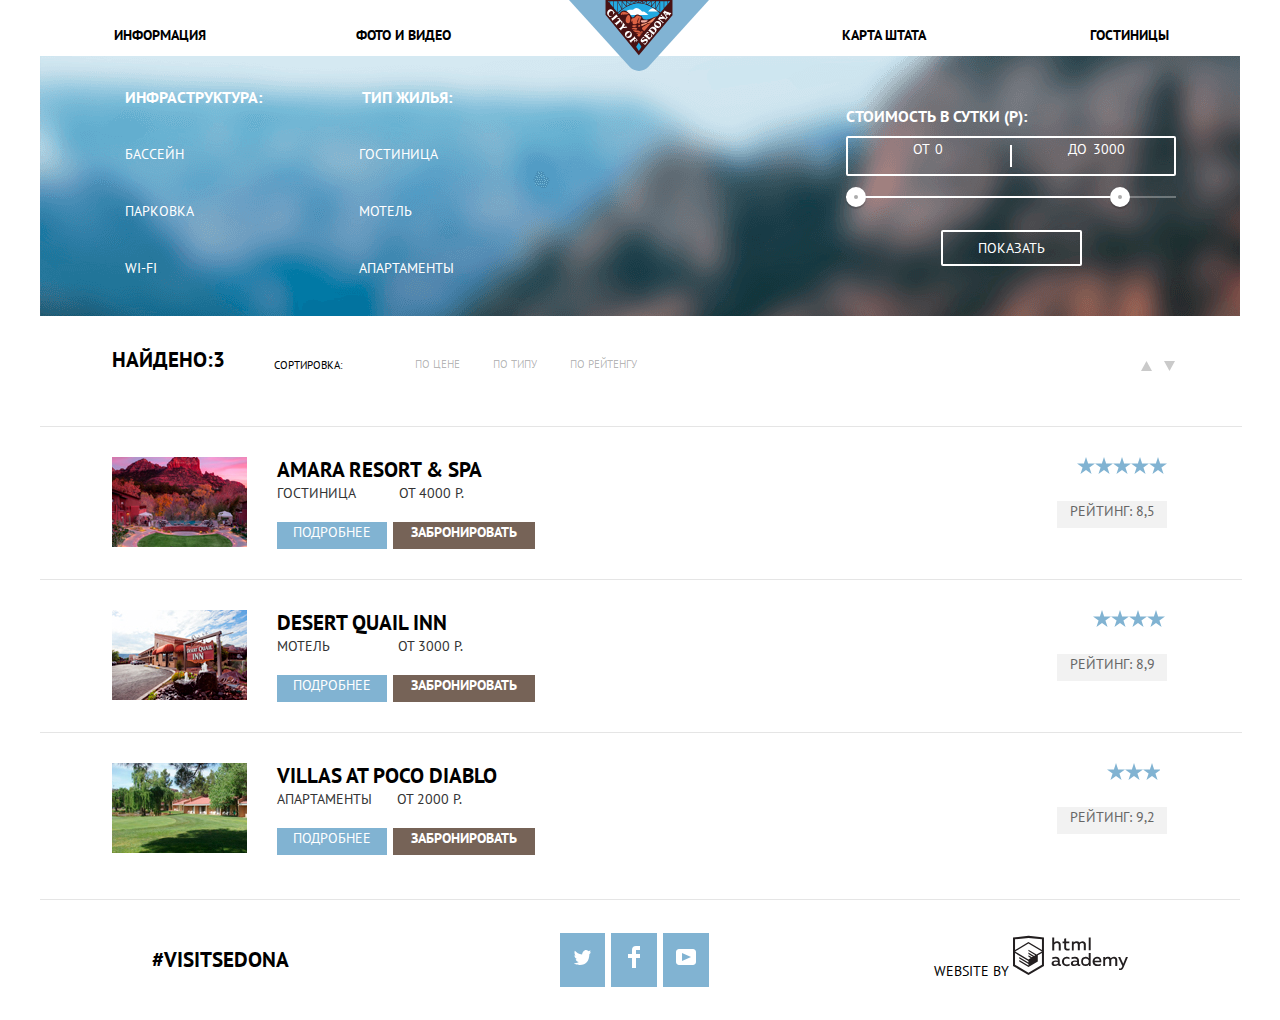
==== catalog.html @ 9aefd189 "Декоративные элементы" ====
<!DOCTYPE html>
<html lang="ru">
  <head>
	<meta charset="UTF-8">
	<title>HTML Academy: Седона</title>
	<link href="https://fonts.googleapis.com/css?family=PT+Sans:400,700" rel="stylesheet">
	<link href="css/normalize.css" rel="stylesheet">
	<link rel="stylesheet" href="css/style.css">
  </head>
<body>
	<header class="main-header">
  		<nav class="main-navigation">
  			<a class="main-header-logo" href="index.html" aria-label="Главная старница сайта Седона">
  				<img src="img/logo-sedona.svg" width="100" height="100" alt="Логотип SITY OF SEDONA">
  			</a>
  			<ul class="site-navigation">
  				<li><a href="#info" aria-label="Информация о Седоне">Информация</a></li>
          		<li><a href="#media" aria-label="Фото и видео Седоны">Фото и видео</a></li>
          		<li><a href="#map" aria-label="Карта штата Седона">Карта штата</a></li>
          		<li><a href="#hotels" aria-label="Гостиницы Седоны">Гостиницы</a></li>
  			</ul>
  		</nav>	
  	</header>
    <main class="container">
    	<h1 class="visually-hidden">Выбор жилья</h1>
    	<div class="hotel-choice">
    		<form class="filter" method="get" action="https://echo.htmlacademy.ru">
    			<fieldset>
    				<legend class="infrastructure">Инфраструктура:</legend>
    				<ul>
    					<li class="filter-option">
    						<input class="visually-hidden filter-input filter-input-checkbox" type="checkbox" name="pool" id="filter-pool" checked>
    						<label for="filter-pool">Бассейн</label>
    					</li>
    					<li class="filter-option">
    						<input class="visually-hidden filter-input filter-input-checkbox" type="checkbox" name="parking"
    						id="filter-parking">
    						<label for="filter-parking">Парковка</label>
    					</li>
    					<li class="filter-option filter-Wi-Fi">
    						<input class="visually-hidden filter-input filter-input-checkbox" type="checkbox" name="Wi-Fi" id="filter-Wi-Fi">
    						<label for="filter-Wi-Fi">Wi-Fi</label>
    					</li>
    				</ul>
    			</fieldset>	
    			<fieldset>
    				<legend class="type-hotels">Тип жилья:</legend>
    				<ul>
    					<li class="filter-option type-hotels-li">
    						<input class="visually-hidden filter-input filter-input-checkbox" type="checkbox" name="hotel" id="filter-hotel" checked>
    						<label for="filter-hotel">Гостиница</label>
    					</li>
    					<li class="filter-option type-hotels-li">
    						<input class="visually-hidden filter-input filter-input-checkbox" type="checkbox" name="motel"
    						id="filter-motel" checked>
    						<label for="filter-motel">Мотель</label>
    					</li>
    					<li class="filter-option apartments type-hotels-li">
    						<input class="visually-hidden filter-input filter-input-checkbox" type="checkbox" name="apartments" id="filter-apartments" checked>
    						<label for="filter-apartments">Апартаменты</label>
    					</li>
    				</ul>
    			</fieldset>
    			<fieldset class="price-form">
    				<div class="filter-range">
      					<div class="filter-range-title">Стоимость в сутки (р):</div>
      					<div class="price-controls">
        				<label class="min-price">от <input type="text" name="min-price" value="0"></label>
        				<label class="max-price">до <input type="text" name="max-price" value="3000"></label>
      				</div>
      					<div class="range-controls">
        				<div class="scale">
          				<div class="bar"></div>
        			</div>
        				<div class="range-toggle range-toggle-min"></div>
        				<div class="range-toggle range-toggle-max"></div>
      				</div>
      					<button class="btn-transparent" type="submit">Показать</button>
    				</div>
    			</fieldset>
        	</form>
    	</div>
    	<section class="hotels-sorting">
    		<h2 class="visually-hidden">Сортировка</h2>
    		<span class="found">Найдено:3</span>
    		<span class="sorting">Сортировка:</span>
    		<ul class="sorting-list">
    			<li class="sorting-item"><a href="#price" aria-label="Сортировка по цене">По цене</a></li>
    			<li class="sorting-item"><a href="#type" aria-label="Сортировка по типу">По типу</a></li>
    			<li class="sorting-item"><a href="#rating" aria-label="Сортировка по рейтенгу">По рейтенгу</a></li>	
    		</ul>
    		<a class="button-sort down-up" href="#sort-down-up" aria-label="Сортировка сверху-вниз">
    			<svg xmlns="http://www.w3.org/2000/svg" width="11" height="10" viewBox="0 0 11 10">
    				<path fill="#231F20" d="M5.5 0L0 10h11z"/>
    			</svg>
    		</a>
    		<a class="button-sort top-down" href="#sort-top-down" aria-label="Сортировка снизу-вверх">
    			<svg xmlns="http://www.w3.org/2000/svg" width="11" height="10" viewBox="0 0 11 10">
    				<path fill="#231F20" d="M5.5 10L0 0h11"/>
    			</svg>
    		</a>
    	</section>
    	<section class="hotels">
    		<h2 class="visually-hidden">Гостиницы</h2>
    		<ul class="hotels-list">
    			<li class="hotels-item">
    				<img src="img/amar-hotel.jpg" alt="Гостиница Amara resort & spa"> 
    				<div class="description">
    					<h3>Amara resort & spa</h3>
    					<span class="type-building">Гостиница</span>
    					<span class="price price1">от 4000 р.</span>
    					<a class="button more-info" href="#more-info" aria-label="Подробнее о гостинице">Подробнее</a>
    					<a class="button book-it" href="#book-it" aria-label="Забронировать гостиницу">Забронировать</a>
    				</div>
    				<div class="rating">
    					<div class="star star1"></div>
    					<span class="assessment">Рейтинг: 8,5</span>
    				</div>
    			</li>
    			<li class="hotels-item">
    				<img src="img/desert-hotel.jpg" alt="Мотель Desert quail inn"> 
    				<div class="description">
    					<h3>Desert quail inn</h3>
    					<span class="type-building">Мотель</span>
    					<span class="price price2">от 3000 р.</span>
    					<a class="button more-info" href="#more-info" aria-label="Подробнее о гостинице">Подробнее</a>
    					<a class="button book-it" href="#book-it" aria-label="Забронировать гостиницу">Забронировать</a>
    				</div>
    				<div class="rating">
    					<div class="star star2"></div>
    					<span class="assessment">Рейтинг: 8,9</span>
    				</div>
    			</li>
    			<li class="hotels-item">
    				<img src="img/villas-hotel.jpg" alt="Апартаменты Villas at poco diablo">
    				<div class="description"> 
    					<h3>Villas at poco diablo</h3>
    					<span class="type-building">Апартаменты</span>
    					<span class="price price3">от 2000 р.</span>
    					<a class="button more-info" href="#more-info" aria-label="Подробнее о гостинице">Подробнее</a>
    					<a class="button book-it" href="#book-it" aria-label="Забронировать гостиницу">Забронировать</a>
    				</div>
    				<div class="rating">
    					<div class="star star3"></div>
    					<span class="assessment">Рейтинг: 9,2</span>
    				</div>
    			</li>
    		</ul>
    	</section>
    </main>
  	  	<footer class="main-footer">
  		<span class="hashtag">#visitSEDONA</span>
  			<ul class="footer-social">
  				<li>
            <a class="social-button social-tw" href="#tw" aria-label="Мы в твиттере">
              <span class="visually-hidden">twitter</span>
              <svg xmlns="http://www.w3.org/2000/svg" xmlns:xlink="http://www.w3.org/1999/xlink" width="17" height="15" viewBox="0 0 17 15"><path fill="#FFF" d="M10.95.144c1.685-.496 2.984.27 3.577 1.179.673-.231 1.331-.481 2.011-.708a2.345 2.345 0 0 1-.857 1.768c.685.17 1.304-.491 1.304-.491-.169 1-1.006 1.788-1.563 2.024-.231 6.75-3.175 11.217-10.077 11.082h-.446c-.41 0-4.164-.46-4.898-1.887 2.271.196 3.893-.422 4.693-1.177-.96-.3-2.679-.477-2.979-2.95.349.106.564.228 1.19.119C1.705 8.247.374 7.53.448 5.33c.285.328 1.067.536 1.34.472C1.085 5.561-.182 2.442.894.85c1.818 1.854 3.735 3.606 7.152 3.773C8.254 2.33 9.183.793 10.95.144z"/>
              </svg>
            </a>
          </li>
          <li>
            <a class="social-button social-fb" href="#fb" aria-label="Мы в фейсбуке">
              <span class="visually-hidden">facebook</span>
              <svg xmlns="http://www.w3.org/2000/svg" width="12" height="22" viewBox="0 0 12 22"><path fill="#FFF" d="M12 4V0H8a4 4 0 0 0-4 4v4H0v4h4v10h4V12h4V8H8V4h4z"/></svg>
            </a>
          </li>
          <li>
            <a class="social-button social-yt" href="#yt" aria-label="Мы на ютубе">
              <span class="visually-hidden">you tube</span>
              <svg xmlns="http://www.w3.org/2000/svg" xmlns:xlink="http://www.w3.org/1999/xlink" width="20" height="16" viewBox="0 0 20 16"><path fill="#FFF" d="M17 0H3C1.35 0 0 1.35 0 3v10c0 1.65 1.35 3 3 3h14c1.65 0 3-1.35 3-3V3c0-1.65-1.35-3-3-3zM6.027 11.998V4.002L15.014 8l-8.987 3.998z"/></svg>
            </a>
          </li>
  			</ul>
  		<p class="footer-copyright">
  			<span>Website by</span>
  			<a class="button" href="https://htmlacademy.ru" aria-label="Сайт htmlacademy">
  				<svg id="Layer_1" data-name="Layer 1" xmlns="http://www.w3.org/2000/svg" viewBox="0 0 108.08 36.85"><title>logo-htmlacademy-small1</title><path d="M44.61,26.88a2,2,0,0,0,.55-0.1v1.33a3.25,3.25,0,0,1-1.18.21,1.67,1.67,0,0,1-1.67-1,4.84,4.84,0,0,1-3.14,1.08c-1.51,0-2.91-.83-2.91-2.55,0-2.13,2-2.79,3.71-2.79a11.08,11.08,0,0,1,2.17.25v-0.3c0-1-.76-1.77-2.19-1.77a7.42,7.42,0,0,0-3,.64v-1.7a10.21,10.21,0,0,1,3.19-.55c2.36,0,3.81,1.12,3.81,3.65v3a0.54,0.54,0,0,0,.49.59h0.17Zm-6.44-1.13A1.35,1.35,0,0,0,39.63,27h0.11a3.39,3.39,0,0,0,2.41-1V24.58a9.72,9.72,0,0,0-1.81-.21c-1,0-2.16.33-2.16,1.38h0Zm12.36-6.11a5,5,0,0,1,2.57.64V22a4.08,4.08,0,0,0-2.3-.7,2.75,2.75,0,1,0,0,5.49,5,5,0,0,0,2.43-.64v1.71a6.27,6.27,0,0,1-2.76.57A4.21,4.21,0,0,1,46,24.51q0-.21,0-0.41a4.32,4.32,0,0,1,4.18-4.46h0.38Zm12.17,7.24a2,2,0,0,0,.55-0.1v1.33a3.25,3.25,0,0,1-1.18.21,1.67,1.67,0,0,1-1.67-1,4.84,4.84,0,0,1-3.14,1.08c-1.51,0-2.91-.83-2.91-2.55,0-2.13,2-2.79,3.71-2.79a11.08,11.08,0,0,1,2.17.25v-0.3c0-1-.76-1.77-2.19-1.77a7.42,7.42,0,0,0-3,.64v-1.7a10.21,10.21,0,0,1,3.19-.55c2.36,0,3.81,1.12,3.81,3.65v3a0.54,0.54,0,0,0,.49.59h0.17Zm-6.44-1.13A1.35,1.35,0,0,0,57.73,27h0.11a3.39,3.39,0,0,0,2.41-1V24.58a9.72,9.72,0,0,0-1.81-.21c-1.06,0-2.16.33-2.16,1.38h0ZM73,16V28.2H71.35V26.88a3.88,3.88,0,0,1-3.19,1.54,4.4,4.4,0,0,1,0-8.78,3.81,3.81,0,0,1,3,1.3V16H73Zm-4.53,5.22a2.76,2.76,0,1,0,0,5.52A2.86,2.86,0,0,0,71.15,25V23A2.91,2.91,0,0,0,68.49,21.27ZM79,19.64c3.31,0,4.46,2.68,3.92,5.09H76.7c0.21,1.5,1.67,2.11,3.19,2.11a6.11,6.11,0,0,0,2.64-.59v1.6a7.14,7.14,0,0,1-3,.57C77,28.42,74.78,27,74.78,24a4.18,4.18,0,0,1,4-4.39H79Zm0.09,1.54a2.28,2.28,0,0,0-2.44,2.1v0.06H81.3A2,2,0,0,0,79.13,21.18Zm5.73,7V19.87h1.65v1a3.81,3.81,0,0,1,2.78-1.27A2.86,2.86,0,0,1,91.89,21a4.12,4.12,0,0,1,2.91-1.33A3.06,3.06,0,0,1,98,23V28.2h-1.9V23.05a1.59,1.59,0,0,0-1.42-1.75H94.42a2.8,2.8,0,0,0-2.07,1.12V28.2h-1.9V23.05A1.59,1.59,0,0,0,89,21.31H88.8a3,3,0,0,0-2.21,1.29v5.63H84.86Zm21.31-8.33h1.9l-3.91,9.46c-0.9,2.17-2.09,2.86-3.35,2.86a4.76,4.76,0,0,1-1.1-.14V30.46a2.86,2.86,0,0,0,.85.12c0.9,0,1.58-.64,2.07-1.9l0.17-.42-4-8.4h2l2.86,6.29ZM38.73,1.46V6.22a3.81,3.81,0,0,1,2.7-1.14,3.25,3.25,0,0,1,3.44,3.4v5.15H43V8.72a1.81,1.81,0,0,0-1.61-2h-0.3a2.93,2.93,0,0,0-2.32,1.39v5.52h-1.9V1.46h1.9ZM49.94,2.31v3h3V6.91h-3v3.81c0,1.1.5,1.46,1.58,1.46a4.49,4.49,0,0,0,1.69-.33v1.6A6.8,6.8,0,0,1,51,13.8a2.55,2.55,0,0,1-2.86-2.74V6.89H46.58V5.26h1.5V2.74Zm5.4,11.31V5.28H57v1A3.81,3.81,0,0,1,59.77,5a2.86,2.86,0,0,1,2.6,1.33A4.12,4.12,0,0,1,65.28,5,3.06,3.06,0,0,1,68.44,8.4v5.21h-1.9V8.46a1.59,1.59,0,0,0-1.42-1.75H64.89a2.8,2.8,0,0,0-2.07,1.12v5.78h-1.9V8.46A1.59,1.59,0,0,0,59.5,6.71H59.27A3,3,0,0,0,57.06,8v5.63H55.34ZM71.17,1.45H73V13.6H71.17V1.45ZM14.71,0H14.55L0,1.54V28.21l14.55,8.66,14.55-8.66V1.54Zm12.5,27.1L14.55,34.64,1.9,27.12V16.18l12.59,7.5V25L5.86,19.9v1.31l8.68,5.21v1.39L5.87,22.65V24l8.68,5.21,8.75-5.24V18.31L27.2,16V27.12Zm0-12.53-3.48,2-1.6,1L14.51,13v1.31L21,18.23H21l-0.14.09-1,.54-5.37-3.2V17l4.24,2.52-1,.67-3.2-1.9v1.31l2.1,1.24L14.5,22.1,2,14.65,14.51,7.11Zm0-1.32L14.49,5.76,1.91,13.25v-10L14.56,1.92,27.21,3.25v10h0Z" transform="translate(0 -0.02)" fill="#231f20"/></svg>
  			</a>
  		</p>
  	</footer>
</body>
</html>
---- css/style.css ----
body {
  width: 1202px;
  margin: 0;
  padding: 0;
  margin-left: 40px;
  margin-right: 40px;

  font-family: "PT Sans", Arial, serif;
  font-size: 14px;
  line-height: 21px;
  color: #333333;
  text-transform: uppercase;
}

a {
  text-decoration: none;
}

img {
  max-width: 100%;
  height: auto;
}

.visually-hidden:not(:focus):not(:active),
input[type="checkbox"].visually-hidden,
input[type="radio"].visually-hidden {
  position: absolute;

  width: 1px;
  height: 1px;
  margin: -1px;
  border: 0;
  padding: 0;

  white-space: nowrap;

  clip-path: inset(100%);
  clip: rect(0 0 0 0);
  overflow: hidden;
}

.main-navigation {
  font-size: 14px;
  font-weight: bold;
  text-align: center;
  line-height: 26px;
  color: #000000;

  background-color: #ffffff;
}



.site-navigation {
  height: 56px;

  list-style: none;
  display: flex;
  flex-wrap: wrap;
  justify-content: space-around;
  padding-left: 0;
  margin: 0;
}

.main-header-logo img{
  width: 140px;
  height: 71px;

  position: absolute;
  left: 569px;
}

.main-navigation
.site-navigation a {
  width: 239px;
  min-height: 56px;

  color: #000000;
}

.site-navigation a:hover {
  color: #81b3d2;
}
.site-navigation a:focus {
  color: #766357;
}

.site-navigation a:active {
  color: rgba(0, 0, 0, 0.3);
}

.site-navigation li:first-child {
  padding-top: 22px;
  padding-right: 74px;
  padding-bottom: 22px;
  padding-left: 72px;
}

.site-navigation li:nth-child(2) {
  padding-top: 22px;
  padding-right: 190px;
  padding-bottom: 22px;
  padding-left: 73px;
}

.site-navigation li:nth-child(3) {
  padding-top: 22px;
  padding-right: 73px;
  padding-bottom: 22px;
  padding-left: 198px;
}

.site-navigation li:last-child {
  padding-top: 22px;
  padding-right: 72px;
  padding-bottom: 22px;
  padding-left: 88px;
}

.container
.main-background {
  width: 1200px;
  height: 564px;

  background-image: url(../img/main-background-photo.png);
  background-repeat: no-repeat;
  background-size: cover;
  margin-top: 0;
  margin-bottom: 60px;
}

.features h1 {
  padding-left: 380px;
  padding-right: 380px;
  margin-bottom: 38px;

  font-family: PT Sans;
  font-size: 21px;
  font-weight: bold;
  line-height: 21px;
  text-align: center;
  color: #000000;
}

.features p {
  padding-left: 355px;
  padding-right: 356px;
  margin-bottom: 56px;

	font-family: PT Sans;
  font-size: 14px;
  line-height: 1.86;
  text-align: center;
  color: #333333;
}

.features-list {
  display: flex;
  flex-wrap: wrap;
  padding: 0;
  margin-bottom: : 0;
}

.features-list
.features-item {
  list-style: none;

  width: 400px;
  min-height: 256px;
}

.features-list 
.number1 {
  padding-top: 46px;
}

.number1-p {
  padding-bottom: 64px;
  padding-left: 60px;
  padding-right: 60px;
}

.features-list 
.number2 {
  padding-top: 49px;
}

.number2-p {
  padding-bottom: 65px;
  padding-left: 48px;
  padding-right: 49px;
}

.background-grey h3 {
  margin-top: 0;
  padding-top: 50px;
}

.background-grey
.number3 {
  padding-left: 141px;
  padding-right: 143px;
}

.background-grey
.number4 {
  padding-left: 151px;
  padding-right: 151px;
}

.background-grey
.number5 {
  padding-left: 151px;
  padding-right: 151px;
}

.background-grey p {
  padding-bottom: 64px;
}

.number3-p {
  padding-left: 95px;
  padding-right: 97px;
}

.number4-p {
  padding-left: 69px;
  padding-right: 69px;
}

.number5-p {
  padding-left: 77px;
  padding-right: 77px;
}

.features-list
.background-blue {
  background-color: #81b3d2;
}

.features-list
.background-blue h3 {
  font-family: PT Sans;
  font-size: 21px;
  font-weight: bold;
  line-height: 21px;
  text-align: center;
  color: #ffffff;
}

.features-list
.background-blue {
  font-family: PT Sans;
  font-size: 14px;
  font-weight: normal;
  line-height: 21px;
  text-align: center;
  color: #ffffff;
}

.background-sedona1 {
  width: 800px;
  height: 256px;
}

.background-sedona2 {
  width: 800px;
  height: 256px;
}


.features-list
.recommendations {
  width: 400px;
  min-height: 330px;
}

.icon1 p {
  padding-right: 73px;
  padding-left: 73px;
}

.icon2 p {
  padding-right: 60px;
  padding-left: 60px;
}

.icon3 p {
  padding-right: 64px;
  padding-left: 64px;
}

.icon1 h3::before {
  width: 75px;
  height: 72px;
  margin-left: 162px;
  margin-bottom: 29px; 
  margin-top: 60px; 

  content: "";
  background-image: url(../img/icon-1.svg);
  background-size: 75px 72px;
  background-repeat: no-repeat;
  display: block; 
}

.icon2 h3::before {
  width: 74px;
  height: 70px;
  margin-left: 162px;
  margin-bottom: 33px;
  margin-top: 61px;
  
  content: "";
  background-image: url(../img/icon-2.svg);
  background-size: 74px 70px;
  background-repeat: no-repeat;
  display: block;
}

.icon3 h3::before {
  width: 64px;
  height: 76px;
  margin-left: 162px;
  margin-bottom: 32px;
  margin-top: 56px;
  
  content: "";
  background-image: url(../img/icon-3.svg);
  background-size: 64px 76px;
  background-repeat: no-repeat;
  display: block; 
}

.features-item h3 {
  font-family: PT Sans;
  font-size: 21px;
  font-weight: bold;
  line-height: 21px;
  text-align: center;
  color: #000000;
}

.features-item {
  font-family: PT Sans;
  font-size: 14px;
  font-weight: normal;
  line-height: 21px;
  text-align: center;
  color: #333333;
}

.features-list
.background-grey {
  background-color: #eeeeee;
}

.interested {
  margin-top: 0;
  padding-top: 57px;
  padding-bottom: 35px;
}

.main-search {
  position: relative;
  bottom: 560px;
}

.hotel-search-info {
  margin-top: 0;
  padding-bottom: 138px;
  padding-left: 383px;
  padding-right: 383px;
}

.map {
  background-image: url(../img/map.jpg);
  width: 1200px;
  height: 473px;
}

.hotel-search 
.interested {
  font-family: PT Sans;
  font-size: 30px;
  font-weight: bold;
  line-height: 36px;
  text-align: center;
  color: #000000;
}

.hotel-search 
.hotel-search-info {
  font-family: PT Sans;
  font-size: 14px;
  font-weight: normal;
  line-height: 24px;
  text-align: center;
  color: #333333;
}

.hotel-search 
.main-search {
  width: 568px;
  min-height: 86px;
  
  font-family: PT Sans;
  font-size: 21px;
  font-weight: bold;
  line-height: 26px;
  text-align: center;
  color: #ffffff;
  background-color: #766357;
}

.hotel-search 
.main-search:hover {
  background-color: #604e43;
}

.hotel-search 
.main-search:focus {
  background-color: #503e33;
  color: rgba(255, 255, 255, 0.3);
}

.hotel-search {
  width: 1200px;
  min-height: 593px;
  text-align: center;
}

.appointment-form {
  display: none;
  position: relative;
  left: 316px;
  bottom: 572px;

  width: 568px;
  min-height: 395px;
  background: #ffffff;
}

.hotel-search
.appointment-item {
  font-family: PT Sans;
  font-size: 14px;
  font-weight: bold;
  line-height: 26px;
  text-align: center;
  color: #000000;
}

.appointment-item 
.date {
  width: 346px;
  min-height: 38px;
  
  background-color: #f2f2f2;
}

.arrival-date {
  padding-top: 55px;
}

.departure-date {
  padding-top: 29px;
}

.appointment-item 
.date:hover {
  background-color: #ebebeb;
}

.appointment-item 
.date:focus {
  background-color: #ffffff;
  border: solid 2px #e5e5e5;
}

.button-calendar img {
  color: #cacaca;
}

.appointment-item 
.button-calendar img:active {
  color: #81b3d2;
}

.appointment-item 
.button-calendar img:hover {
  color: #000000;
}

.appointment-item 
.people {
  width: 38px;
  min-height: 38px;
  background-color: #f2f2f2;
}

.abults-children {
  display: flex;
  justify-content: space-around;
}

.appointment-item 
.button-reduce {
  width: 38px;
  min-height: 38px;
  background-color: #f2f2f2;
}

.appointment-item 
.button-enlarge {
  width: 38px;
  min-height: 38px;
  background-color: #f2f2f2;
}

.hotel-search
.button {
  width: 458px;
  height: 58px;
  margin-left: 55px;
  margin-bottom: 55px;
  margin-right: 55px;
  
  font-family: PT Sans;
  font-size: 21px;
  font-weight: bold;
  line-height: 26px;
  text-align: center;
  color: #ffffff;
  
  background-color: #81b3d2;
}

.hotel-search 
.button:hover {
  background-color: #669ec0;
}

.hotel-search 
.button:active {
  background-color: #5496bd;
  color: rgba(255, 255, 255, 0.3);
}

.main-footer {
  width: 1200px;
  min-height: 120px;

  display: flex;
  justify-content: space-around;
  align-items: center;

  /* временный */
  border-top: 1px solid rgba(0, 0, 0, 0.1);
}

.main-footer
.hashtag {
  font-family: PT Sans;
  font-size: 21px;
  font-weight: bold;
  line-height: 26px;
  text-align: center;
  color: #000000;
}

.footer-social {
  list-style: none;
  display: flex;
  flex-wrap: wrap;
  align-items: center;
  justify-content: center;
}

.footer-social 
.social-button {
  display: block;
  vertical-align: middle;
  text-align: center;
}

.social-button:hover {
  background-color: #669ec0;
}

.social-button:focus {
  background-color: #5496bd;
}

.social-button:focus path {
  opacity: 0.3;
}

.social-tw {
  padding: 17px 14px 16px 14px;
  margin-left: 6px;

  background-color: #81b3d2;
  color: #ffffff;
}

.social-fb {
  padding: 13px 17px 13px 17px;

  background-color: #81b3d2;
  color: #ffffff;
  margin-left: 6px;
  margin-right: 6px;
}

.social-yt {
  padding: 16px 13px 16px 13px;

  background-color: #81b3d2;
  color: #ffffff;
}

.footer-copyright span {
  font-family: PT Sans;
  font-size: 14px;
  font-weight: normal;
  line-height: 26px;
  text-align: center;
  color: #000000;
}

.footer-copyright svg {
  width: 115px;
  height: 41px;
}

.footer-copyright svg:hover path {
  fill: #81b3d2;
}

.footer-copyright svg:active path {
  fill: #bdbbbc;
}

.hotel-choice {
  background-image: url(../img/catalog-background.png);
  background-repeat: no-repeat;
}

.filter {
  display: flex;
}

.infrastructure {
  margin-left: 72px;
  margin-bottom: 31px;
}

.type-hotels {
  margin-left: 75px;
  margin-bottom: 31px;
}

.price-form {
  margin-left: 380px;
  padding: 0;
}

.filter-option {
  padding-bottom: 36px;
}

.filter-range {
  width: 330px;
  margin: 50px auto; /* для демо */

  color: #ffffff;
  text-transform: uppercase;
}

.filter-range-title {
  margin-bottom: 9px;

  font-weight: 600;
  font-size: 16px;
  line-height: 21px;
}

.price-controls {
  position: relative;
  
  height: 36px;
  margin-bottom: 20px;

  font-size: 0;

  border: 2px solid #ffffff;
  border-radius: 2px;
}

.price-controls::after {
  content: "";
  position: absolute;
  top: 50%;
  left: 50%;

  width: 2px;
  height: 22px;

  background: #ffffff;
  transform: translate(-50%, -50%);
}

.price-controls label {
  display: inline-block;

  font-size: 14px;
  line-height: 38px;
  vertical-align: top;

  cursor: pointer;
}

.price-controls .min-price,
.price-controls .max-price {
  width: 90px;
  padding-left: 65px;
}

.price-controls input {
  width: 50px;
  margin: 0;

  color: inherit;
  font: inherit;

  background: none;
  border: none;
}

.range-controls {
  position: relative;

  margin-bottom: 32px;
}

.range-controls .scale {
  height: 2px;

  background: rgba(255, 255, 255, 0.3);
}

.range-controls .bar {
  width: 80%;
  height: 2px;

  background: #ffffff;
}

.range-toggle {
  position: absolute;
  top: -9px;

  width: 4px;
  height: 4px;

  background: #ababab;
  border: 8px solid #ffffff;
  border-radius: 50%;
  box-shadow: 0 2px 1px 0 rgba(0, 1, 1, 0.2);
  cursor: pointer;
}

.range-toggle:hover {
  background: #1c4f80;
}

.range-toggle-min {
  left: 0;
}

.range-toggle-max {
  left: 80%;
}

.btn-transparent {
  display: block;
  margin: 0 auto;
  padding: 6px 35px;

  font-size: 14px;
  line-height: 20px;
  color: #ffffff;
  text-transform: uppercase;

  background: transparent;
  border: 2px solid #ffffff;
  border-radius: 2px;
  cursor: pointer;
}

.btn-transparent:hover {
  color: #000000;

  background: #ffffff;
}

.filter fieldset {
   border:0 none;
}

.hotel-choice ul {
  list-style: none;
  margin-left: 72px; 
  margin-top: 0; 
  padding: 0;
}

.type-hotels-ul li {
  margin-left: 40px;
}

.apartments {
  padding-bottom: 0;
}

.filter-Wi-Fi {
 padding-bottom: 0; 
}

.filter legend {
  font-family: PT Sans;
  font-size: 16px;
  font-weight: bold;
  line-height: 21px;
  text-align: left;
  color: #ffffff;
  padding-top: 31px;
}

.filter label {
  font-family: PT Sans;
  font-size: 14px;
  font-weight: normal;
  line-height: 21px;
  text-align: left;
  color: #ffffff;
}

.price label {
  font-family: PT Sans;
  font-size: 14px;
  font-weight: normal;
  line-height: 21px;
  text-align: center;
  color: #ffffff;
}

.hotel-choice
.price-border {
  width: 314px;
  min-height: 32px;
  border: solid 2px #ffffff;
}

.price-border input{
  background-color: transparent;
  border:0 none;
  width: 100px;
}

.hotels-sorting {
  display: flex;
}

.hotels-sorting
.found {
  font-family: PT Sans;
  font-size: 21px;
  font-weight: bold;
  line-height: 26px;
  text-align: left;
  color: #000000;
}

.hotels-sorting span {
  font-family: PT Sans;
  font-size: 10.5px;
  font-weight: normal;
  line-height: 17.5px;
  text-align: left;
  color: #000000;
}

.sorting-item {
  margin-top: 23px;
  margin-left: 33px;
  margin-right: 0;
}

.down-up {
  margin-left: 504px;
  margin-top: 40px;
}

.top-down {
  margin-left: 12px;
  margin-top: 40px;
}

.visually-hidden {
  margin: 0;
}

.hotels-sorting ul {
  list-style: none;
}

.found {
  margin-top: 31px;
  margin-left: 72px;
  margin-bottom: 33px; 
  margin-right: 0;
}

.sorting {
  margin-top: 41px;
  margin-left: 49px;
  margin-bottom: 37px;
}

.hotels-list {
  padding-left: 0;
}

.hotels-item {
  display: flex;
  padding-top: 30px;
  
  /* временный */
  border-top: 1px solid rgba(0, 0, 0, 0.1);
}

.hotels-item img {
  margin-left: 72px;
}
 
.sorting-list {
  display: flex;
}

.sorting-list a {
  font-family: PT Sans;
  font-size: 10.5px;
  font-weight: normal;
  line-height: 17.5px;
  text-align: left;
  color: rgba(0, 0, 0, 0.3);
}

.sorting-list a:hover {
  color: #81b3d2;
}

.sorting-list a:active {
  color: #000000;
}

.button-sort path {
  width: 11px;
  height: 10px;
  fill: #cacaca;
}

.button-sort:hover path {
  fill: #000000;
}

.button-sort:active path {
  fill: #81b3d2;
}

.button-sort:focus path {
  fill: #81b3d2;
}

.hotels-list img {
  width: 135px;
  height: 90px;
}

.hotels-list h3 {
  font-family: PT Sans;
  font-size: 21px;
  font-weight: bold;
  line-height: 26px;
  text-align: left;
  color: #000000;
}

.hotels-list h3:hover {
  color: #81b3d2;
}

.hotels-list h3:active {
  color: rgba(0, 0, 0, 0.3);
}

.hotels-list span {
  font-family: PT Sans;
  font-size: 14px;
  font-weight: normal;
  line-height: 21px;
  text-align: left;
  color: #333333;
}


.description
.more-info {
  width: 110px;
  min-height: 27px;
  display: block;
  vertical-align: middle;
  text-align: center;
  margin-top: 18px;
  margin-left: 30px; 
  margin-bottom: 30px;

  color: #ffffff;
  background-color: #81b3d2;
}

.description h3 {
  margin-top: 0;
  margin-left: 30px;
  margin-bottom: 0px; 
}

.type-building {
  padding-left: 30px;
  padding-top: 17px;
}

.description
.price1 {
  padding-left: 39px;
}

.description
.price2 {
  padding-left: 64px;
}

.description
.price3 {
  padding-left: 21px;
}

.hotels ul {
  list-style: none;
}

.more-info:hover {
  background-color: #669ec0;
}

.more-info:active {
  background-color: #5496bd;
  color: rgba(255, 255, 255, 0.3);
}

.description a {
  width: 142px;
  min-height: 27px;
}

.description
.book-it {
  background-color: #766357;
  color: #ffffff;
  font-size: 14px;
  line-height: 21px;
  font-weight: bold;
  display: block;
  display: block;
  text-align: center;
  margin-left: 146px;
  margin-top: -57px;
  margin-bottom: 30px;
}

.book-it:hover {
  background-color: #604e43;
}

.book-it:active {
  background-color: #503e33;
  color: rgba(255, 255, 255, 0.3);
}

.rating
.assessment {
  width: 110px;
  min-height: 27px;
  display: block;
  margin-top: 27px;
  margin-left: 522px;
  
  background-color: #f2f2f2;
  color: #666666;
  font-size: 14px;
  text-align: center;
  line-height: 21px;
  font-weight: normal;

}

.rating
.star {
  width: 18px;
  height: 17px;
  background-image: url(../img/star.svg);
}

.star1 {
  padding-right: 72px;
  margin-left: 542px;
}

.star2 {
  padding-right: 54px;
  margin-left: 558px;
}

.star3 {
  padding-right: 35px;
  margin-left: 572px;
}
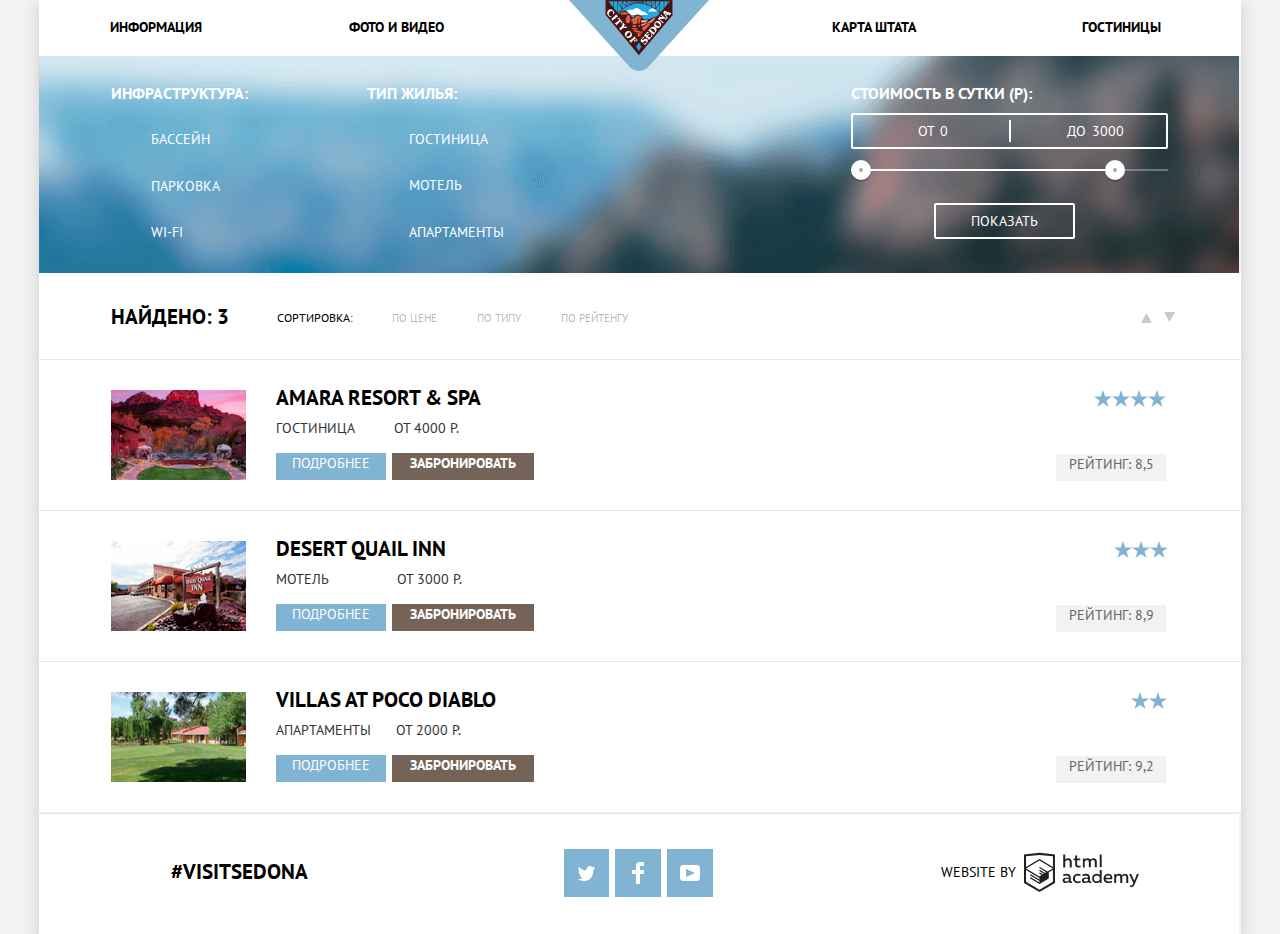
==== commit fc01ff82: "подгонка в пиксель-перфекте каталога" ====
--- a/catalog.html
+++ b/catalog.html
@@ -50,12 +50,12 @@
     						<input class="visually-hidden filter-input filter-input-checkbox" type="checkbox" name="hotel" id="filter-hotel" checked>
     						<label for="filter-hotel">Гостиница</label>
     					</li>
-    					<li class="filter-option type-hotels-li">
+    					<li class="filter-option type-hotels-motel">
     						<input class="visually-hidden filter-input filter-input-checkbox" type="checkbox" name="motel"
     						id="filter-motel" checked>
     						<label for="filter-motel">Мотель</label>
     					</li>
-    					<li class="filter-option apartments type-hotels-li">
+    					<li class="filter-option apartments">
     						<input class="visually-hidden filter-input filter-input-checkbox" type="checkbox" name="apartments" id="filter-apartments" checked>
     						<label for="filter-apartments">Апартаменты</label>
     					</li>
@@ -64,7 +64,7 @@
     			<fieldset class="price-form">
     				<div class="filter-range">
       					<div class="filter-range-title">Стоимость в сутки (р):</div>
-      					<div class="price-controls">
+      				    <div class="price-controls">
         				<label class="min-price">от <input type="text" name="min-price" value="0"></label>
         				<label class="max-price">до <input type="text" name="max-price" value="3000"></label>
       				</div>
@@ -75,14 +75,14 @@
         				<div class="range-toggle range-toggle-min"></div>
         				<div class="range-toggle range-toggle-max"></div>
       				</div>
-      					<button class="btn-transparent" type="submit">Показать</button>
+      					<button class="button-transparent" type="submit">Показать</button>
     				</div>
     			</fieldset>
         	</form>
     	</div>
     	<section class="hotels-sorting">
     		<h2 class="visually-hidden">Сортировка</h2>
-    		<span class="found">Найдено:3</span>
+    		<span class="found">Найдено: 3</span>
     		<span class="sorting">Сортировка:</span>
     		<ul class="sorting-list">
     			<li class="sorting-item"><a href="#price" aria-label="Сортировка по цене">По цене</a></li>
--- a/css/style.css
+++ b/css/style.css
@@ -10,6 +10,10 @@
   line-height: 21px;
   color: #333333;
   text-transform: uppercase;
+  margin: 0 auto;
+
+  background-color: #f2f2f2;
+  box-shadow: 0 5px 15px 0 rgba(50, 50, 50, 0.2);
 }
 
 a {
@@ -40,25 +44,23 @@
 }
 
 .main-navigation {
-  font-size: 14px;
-  font-weight: bold;
-  text-align: center;
-  line-height: 26px;
-  color: #000000;
+  position: relative;
+  font-size: 14px;
+  font-weight: bold;
+  font-stretch: normal;
+  text-align: center;
+  line-height: 1.86;
+  color: #000000;
+  letter-spacing: inherit;
 
   background-color: #ffffff;
 }
 
-
-
 .site-navigation {
-  height: 56px;
+  min-height: 56px;
 
   list-style: none;
   display: flex;
-  flex-wrap: wrap;
-  justify-content: space-around;
-  padding-left: 0;
   margin: 0;
 }
 
@@ -67,10 +69,9 @@
   height: 71px;
 
   position: absolute;
-  left: 569px;
-}
-
-.main-navigation
+  left: 530px;
+}
+
 .site-navigation a {
   width: 239px;
   min-height: 56px;
@@ -90,54 +91,57 @@
 }
 
 .site-navigation li:first-child {
-  padding-top: 22px;
-  padding-right: 74px;
-  padding-bottom: 22px;
-  padding-left: 72px;
+  padding-top: 14px;
+  padding-right: 0;
+  padding-left: 31px;
 }
 
 .site-navigation li:nth-child(2) {
-  padding-top: 22px;
-  padding-right: 190px;
-  padding-bottom: 22px;
-  padding-left: 73px;
+  padding-top: 14px;
+  padding-right: 0;
+  padding-left: 147px;
 }
 
 .site-navigation li:nth-child(3) {
-  padding-top: 22px;
-  padding-right: 73px;
-  padding-bottom: 22px;
-  padding-left: 198px;
+  padding-top: 14px;
+  padding-right: ;
+  padding-left: 388px;
 }
 
 .site-navigation li:last-child {
-  padding-top: 22px;
-  padding-right: 72px;
-  padding-bottom: 22px;
-  padding-left: 88px;
+  padding-top: 14px;
+  padding-right: ;
+  padding-left: 166px;
 }
 
 .container
 .main-background {
-  width: 1200px;
-  height: 564px;
+  width: 1201px;
+  height: 724px;
 
   background-image: url(../img/main-background-photo.png);
   background-repeat: no-repeat;
   background-size: cover;
+  background-position: -1px -56px;
   margin-top: 0;
-  margin-bottom: 60px;
+}
+
+.features {
+  position: relative;
 }
 
 .features h1 {
   padding-left: 380px;
   padding-right: 380px;
-  margin-bottom: 38px;
+  position: absolute;
+  top: -170px;
+  left: -4px;
 
   font-family: PT Sans;
   font-size: 21px;
   font-weight: bold;
-  line-height: 21px;
+  line-height: 1.24;
+  letter-spacing: inherit;
   text-align: center;
   color: #000000;
 }
@@ -145,55 +149,64 @@
 .features p {
   padding-left: 355px;
   padding-right: 356px;
-  margin-bottom: 56px;
+  position: absolute;
+  top: -91px;
 
 	font-family: PT Sans;
   font-size: 14px;
   line-height: 1.86;
+  letter-spacing: inherit;
   text-align: center;
   color: #333333;
+}
+
+.main-features {
+  padding-top: 0;
+  background-color: #ffffff;
 }
 
 .features-list {
   display: flex;
   flex-wrap: wrap;
+  list-style: none;
   padding: 0;
-  margin-bottom: : 0;
+  margin-top: 0;
+  margin-bottom: 0;
 }
 
 .features-list
 .features-item {
   list-style: none;
+  margin: 0;
 
   width: 400px;
-  min-height: 256px;
+  min-height: 246px;
 }
 
 .features-list 
 .number1 {
-  padding-top: 46px;
+  padding-top: 26px;
+  padding-left: 138px;
+  padding-right: 138px;
+  padding-bottom: 3px;
 }
 
 .number1-p {
-  padding-bottom: 64px;
-  padding-left: 60px;
-  padding-right: 60px;
+  padding-top: 7px; 
+  padding-left: 55px;
+  padding-right: 55px;
 }
 
 .features-list 
 .number2 {
-  padding-top: 49px;
-}
-
-.number2-p {
-  padding-bottom: 65px;
-  padding-left: 48px;
-  padding-right: 49px;
+  padding-top: 25px;
+  padding-left: 124px;
+  padding-right: 125px;
 }
 
 .background-grey h3 {
   margin-top: 0;
-  padding-top: 50px;
+  padding-top: 48px;
 }
 
 .background-grey
@@ -215,22 +228,32 @@
 }
 
 .background-grey p {
-  padding-bottom: 64px;
+  padding-bottom: 60px;
+  margin-bottom: 0;
+}
+
+.number2-p {
+  padding-top: 10px;
+  padding-left: 45px;
+  padding-right: 45px;
 }
 
 .number3-p {
+  padding-top: 9px;
   padding-left: 95px;
   padding-right: 97px;
 }
 
 .number4-p {
+  padding-top: 9px;
   padding-left: 69px;
   padding-right: 69px;
 }
 
 .number5-p {
-  padding-left: 77px;
-  padding-right: 77px;
+  padding-top: 9px;
+  padding-left: 75px;
+  padding-right: 75px;
 }
 
 .features-list
@@ -261,28 +284,26 @@
 .background-sedona1 {
   width: 800px;
   height: 256px;
+
+  display: block;
 }
 
 .background-sedona2 {
   width: 800px;
   height: 256px;
-}
-
-
-.features-list
-.recommendations {
-  width: 400px;
-  min-height: 330px;
+
+  display: block;
 }
 
 .icon1 p {
   padding-right: 73px;
   padding-left: 73px;
+  padding-bottom: 71px;
 }
 
 .icon2 p {
-  padding-right: 60px;
-  padding-left: 60px;
+  padding-right: 50px;
+  padding-left: 50px;
 }
 
 .icon3 p {
@@ -307,12 +328,12 @@
 .icon2 h3::before {
   width: 74px;
   height: 70px;
-  margin-left: 162px;
-  margin-bottom: 33px;
+  margin-left: 163px;
+  margin-bottom: 30px;
   margin-top: 61px;
   
   content: "";
-  background-image: url(../img/icon-2.svg);
+  background-image: url(../img/icon-3.svg);
   background-size: 74px 70px;
   background-repeat: no-repeat;
   display: block;
@@ -321,12 +342,12 @@
 .icon3 h3::before {
   width: 64px;
   height: 76px;
-  margin-left: 162px;
-  margin-bottom: 32px;
+  margin-left: 168px;
+  margin-bottom: 29px;
   margin-top: 56px;
   
   content: "";
-  background-image: url(../img/icon-3.svg);
+  background-image: url(../img/icon-2.svg);
   background-size: 64px 76px;
   background-repeat: no-repeat;
   display: block; 
@@ -357,18 +378,12 @@
 
 .interested {
   margin-top: 0;
-  padding-top: 57px;
-  padding-bottom: 35px;
-}
-
-.main-search {
-  position: relative;
-  bottom: 560px;
+  padding-top: 49px;
 }
 
 .hotel-search-info {
   margin-top: 0;
-  padding-bottom: 138px;
+  padding-bottom: 113px;
   padding-left: 383px;
   padding-right: 383px;
 }
@@ -376,7 +391,7 @@
 .map {
   background-image: url(../img/map.jpg);
   width: 1200px;
-  height: 473px;
+  height: 473px; 
 }
 
 .hotel-search 
@@ -403,12 +418,17 @@
 .main-search {
   width: 568px;
   min-height: 86px;
+  position: absolute;
+  left: 316px;
+  bottom: 473px;
   
   font-family: PT Sans;
   font-size: 21px;
   font-weight: bold;
   line-height: 26px;
   text-align: center;
+  text-transform: uppercase;
+  border: 0;
   color: #ffffff;
   background-color: #766357;
 }
@@ -425,20 +445,22 @@
 }
 
 .hotel-search {
-  width: 1200px;
-  min-height: 593px;
-  text-align: center;
+  text-align: center;
+  position: relative;
+  
+  background-color: #ffffff;
 }
 
 .appointment-form {
-  display: none;
-  position: relative;
+  display: none; 
+  position: absolute;
   left: 316px;
-  bottom: 572px;
+  bottom: 78px;
 
   width: 568px;
   min-height: 395px;
   background: #ffffff;
+  box-shadow: 0 7px 15px 0 rgba(50, 50, 50, 0.2);
 }
 
 .hotel-search
@@ -453,18 +475,29 @@
 
 .appointment-item 
 .date {
-  width: 346px;
+  width: 336px;
   min-height: 38px;
+  border: none;
+  margin-left: 40px;
+  padding-left: 12px;
+
+  font-family: PT Sans;
+  font-size: 14px;
+  font-weight: bold;
+  line-height: 26px;
+  text-align: left;
+  text-transform: uppercase;
+  color: #000000;
   
   background-color: #f2f2f2;
 }
 
 .arrival-date {
-  padding-top: 55px;
+  padding-top: 40px;
 }
 
 .departure-date {
-  padding-top: 29px;
+  padding-top: 13px;
 }
 
 .appointment-item 
@@ -478,18 +511,36 @@
   border: solid 2px #e5e5e5;
 }
 
-.button-calendar img {
-  color: #cacaca;
-}
-
-.appointment-item 
-.button-calendar img:active {
-  color: #81b3d2;
-}
-
-.appointment-item 
-.button-calendar img:hover {
-  color: #000000;
+.button-calendar {
+  font-size: 0;
+  border: 0;
+  background: #ffffff;
+}
+
+.button-calendar1 {
+  top: 63px;
+  left: 484px;
+}
+
+.button-calendar2 {
+  top: 130px;
+  left: 484px;
+}
+
+.button-calendar svg {
+  position: absolute;
+}
+
+.button-calendar path {
+  fill: #a9a9a9;
+}
+ 
+.button-calendar svg:active path {
+  fill: #81b3d2;
+}
+ 
+.button-calendar svg:hover path {
+  fill: #000000;
 }
 
 .appointment-item 
@@ -497,25 +548,57 @@
   width: 38px;
   min-height: 38px;
   background-color: #f2f2f2;
+  border: none;
+  text-align: center;
 }
 
 .abults-children {
   display: flex;
-  justify-content: space-around;
+  
+  margin-bottom: 39px;
 }
 
 .appointment-item 
 .button-reduce {
   width: 38px;
-  min-height: 38px;
+  min-height: 38px; 
+  padding-right: 0;
+  padding-left: 0;
+
   background-color: #f2f2f2;
+  border: none;
+  text-align: center;
 }
 
 .appointment-item 
 .button-enlarge {
   width: 38px;
   min-height: 38px;
+  padding-right: 0;
+  padding-left: 0;
+  
   background-color: #f2f2f2;
+  border: none;
+  text-align: center;
+}
+
+.appointment-abults label {
+  margin-left: 55px;
+  margin-right: 0;
+}
+
+.appointment-abults
+.button-enlarge {
+  margin-left: 37px;
+}
+
+.appointment-children label {
+  margin-left: 46px;
+}
+
+.appointment-children 
+.button-enlarge {
+  margin-left: 23px;
 }
 
 .hotel-search
@@ -531,7 +614,9 @@
   font-weight: bold;
   line-height: 26px;
   text-align: center;
-  color: #ffffff;
+  text-transform: uppercase;
+  color: #ffffff;
+  border: 0;
   
   background-color: #81b3d2;
 }
@@ -551,11 +636,12 @@
   width: 1200px;
   min-height: 120px;
 
+  background-color: #ffffff;
+
   display: flex;
   justify-content: space-around;
   align-items: center;
 
-  /* временный */
   border-top: 1px solid rgba(0, 0, 0, 0.1);
 }
 
@@ -567,6 +653,8 @@
   line-height: 26px;
   text-align: center;
   color: #000000;
+  margin-left: 16px;
+  margin-top: -4px;
 }
 
 .footer-social {
@@ -579,6 +667,7 @@
 
 .footer-social 
 .social-button {
+  margin-top: -2px;
   display: block;
   vertical-align: middle;
   text-align: center;
@@ -597,15 +686,15 @@
 }
 
 .social-tw {
-  padding: 17px 14px 16px 14px;
-  margin-left: 6px;
+  padding: 17px 14px 10px 14px;
+  margin-left: -15px;
 
   background-color: #81b3d2;
   color: #ffffff;
 }
 
 .social-fb {
-  padding: 13px 17px 13px 17px;
+  padding: 13px 17px 7px 17px;
 
   background-color: #81b3d2;
   color: #ffffff;
@@ -614,7 +703,7 @@
 }
 
 .social-yt {
-  padding: 16px 13px 16px 13px;
+  padding: 16px 13px 10px 13px;
 
   background-color: #81b3d2;
   color: #ffffff;
@@ -627,11 +716,16 @@
   line-height: 26px;
   text-align: center;
   color: #000000;
+  position: relative;
+  top: -16px;
+  right: 4px;
 }
 
 .footer-copyright svg {
   width: 115px;
   height: 41px;
+  margin-top: 5px;
+  margin-right: -16px;
 }
 
 .footer-copyright svg:hover path {
@@ -652,27 +746,27 @@
 }
 
 .infrastructure {
-  margin-left: 72px;
+  margin-left: 59px;
+  margin-bottom: 20px;
+}
+
+.type-hotels {
+  margin-left: 94px;
   margin-bottom: 31px;
 }
 
-.type-hotels {
-  margin-left: 75px;
-  margin-bottom: 31px;
-}
-
 .price-form {
-  margin-left: 380px;
+  margin-left: 335px;
   padding: 0;
+  padding-top: 27px;
 }
 
 .filter-option {
-  padding-bottom: 36px;
+  padding-bottom: 26px;
 }
 
 .filter-range {
-  width: 330px;
-  margin: 50px auto; /* для демо */
+  width: 317px;
 
   color: #ffffff;
   text-transform: uppercase;
@@ -689,7 +783,7 @@
 .price-controls {
   position: relative;
   
-  height: 36px;
+  min-height: 32px;
   margin-bottom: 20px;
 
   font-size: 0;
@@ -721,10 +815,14 @@
   cursor: pointer;
 }
 
-.price-controls .min-price,
+.price-controls .min-price {
+  padding-left: 65px;
+  margin-top: 5px;
+}
+
 .price-controls .max-price {
-  width: 90px;
-  padding-left: 65px;
+  margin-top: 5px;
+  padding-left: 75px;
 }
 
 .price-controls input {
@@ -783,9 +881,10 @@
   left: 80%;
 }
 
-.btn-transparent {
+.button-transparent {
   display: block;
   margin: 0 auto;
+  margin-left: 83px;
   padding: 6px 35px;
 
   font-size: 14px;
@@ -811,21 +910,30 @@
 
 .hotel-choice ul {
   list-style: none;
-  margin-left: 72px; 
+   
   margin-top: 0; 
   padding: 0;
-}
-
-.type-hotels-ul li {
-  margin-left: 40px;
+  padding-left: 99px;
+}
+
+.type-hotels-li {
+  margin-top: -11px;
+  margin-left: 37px;
+}
+
+.type-hotels-motel {
+  margin-top: -1px;
+  padding-left: 37px;
 }
 
 .apartments {
-  padding-bottom: 0;
+  padding-bottom: 7px;
+  padding-left: 37px;
 }
 
 .filter-Wi-Fi {
- padding-bottom: 0; 
+  margin-top: -1px;
+  padding-bottom: 0; 
 }
 
 .filter legend {
@@ -835,7 +943,7 @@
   line-height: 21px;
   text-align: left;
   color: #ffffff;
-  padding-top: 31px;
+  padding-top: 27px;
 }
 
 .filter label {
@@ -871,6 +979,8 @@
 
 .hotels-sorting {
   display: flex;
+
+  background-color: #ffffff;
 }
 
 .hotels-sorting
@@ -883,9 +993,13 @@
   color: #000000;
 }
 
-.hotels-sorting span {
-  font-family: PT Sans;
-  font-size: 10.5px;
+.sorting {
+  margin-top: 36px;
+  margin-left: 48px;
+  margin-right: 1px; 
+
+  font-family: PT Sans;
+  font-size: 12px;
   font-weight: normal;
   line-height: 17.5px;
   text-align: left;
@@ -893,19 +1007,19 @@
 }
 
 .sorting-item {
-  margin-top: 23px;
-  margin-left: 33px;
-  margin-right: 0;
+  margin-top: 20px;
+  margin-left: -2px;
+  margin-right: 42px;
 }
 
 .down-up {
-  margin-left: 504px;
-  margin-top: 40px;
+  margin-left: 471px;
+  margin-top: 35px;
 }
 
 .top-down {
   margin-left: 12px;
-  margin-top: 40px;
+  margin-top: 34px;
 }
 
 .visually-hidden {
@@ -923,13 +1037,15 @@
   margin-right: 0;
 }
 
-.sorting {
-  margin-top: 41px;
-  margin-left: 49px;
-  margin-bottom: 37px;
-}
+.hotels {
+  background-color: #ffffff;
+  margin-bottom: 1px;
+}
+
 
 .hotels-list {
+  margin-top: -4px;
+  margin-bottom: 0;
   padding-left: 0;
 }
 
@@ -937,7 +1053,6 @@
   display: flex;
   padding-top: 30px;
   
-  /* временный */
   border-top: 1px solid rgba(0, 0, 0, 0.1);
 }
 
@@ -966,6 +1081,10 @@
   color: #000000;
 }
 
+.sorting-list a:focus {
+  color: #81b3d2;
+}
+
 .button-sort path {
   width: 11px;
   height: 10px;
@@ -1019,11 +1138,10 @@
 .description
 .more-info {
   width: 110px;
-  min-height: 27px;
   display: block;
   vertical-align: middle;
   text-align: center;
-  margin-top: 18px;
+  margin-top: 14px;
   margin-left: 30px; 
   margin-bottom: 30px;
 
@@ -1031,20 +1149,35 @@
   background-color: #81b3d2;
 }
 
+.description
+.book-it {
+  background-color: #766357;
+  color: #ffffff;
+  font-size: 14px;
+  line-height: 21px;
+  font-weight: bold;
+  display: block;
+  display: block;
+  text-align: center;
+  margin-left: 146px;
+  margin-top: -57px;
+  margin-bottom: 30px;
+}
+
 .description h3 {
-  margin-top: 0;
+  margin-top: -5px;
   margin-left: 30px;
-  margin-bottom: 0px; 
-}
-
+  margin-bottom: 7px; 
+}
+
+.description
 .type-building {
   padding-left: 30px;
-  padding-top: 17px;
 }
 
 .description
 .price1 {
-  padding-left: 39px;
+  padding-left: 35px;
 }
 
 .description
@@ -1073,21 +1206,6 @@
 .description a {
   width: 142px;
   min-height: 27px;
-}
-
-.description
-.book-it {
-  background-color: #766357;
-  color: #ffffff;
-  font-size: 14px;
-  line-height: 21px;
-  font-weight: bold;
-  display: block;
-  display: block;
-  text-align: center;
-  margin-left: 146px;
-  margin-top: -57px;
-  margin-bottom: 30px;
 }
 
 .book-it:hover {
@@ -1104,7 +1222,7 @@
   width: 110px;
   min-height: 27px;
   display: block;
-  margin-top: 27px;
+  margin-top: 47px;
   margin-left: 522px;
   
   background-color: #f2f2f2;
@@ -1113,6 +1231,7 @@
   text-align: center;
   line-height: 21px;
   font-weight: normal;
+  vertical-align: middle;
 
 }
 
@@ -1124,16 +1243,16 @@
 }
 
 .star1 {
-  padding-right: 72px;
-  margin-left: 542px;
+  padding-right: 54px;
+  margin-left: 560px;
 }
 
 .star2 {
-  padding-right: 54px;
-  margin-left: 558px;
+  padding-right: 35px;
+  margin-left: 580px;
 }
 
 .star3 {
-  padding-right: 35px;
-  margin-left: 572px;
+  padding-right: 18px;
+  margin-left: 597px;
 }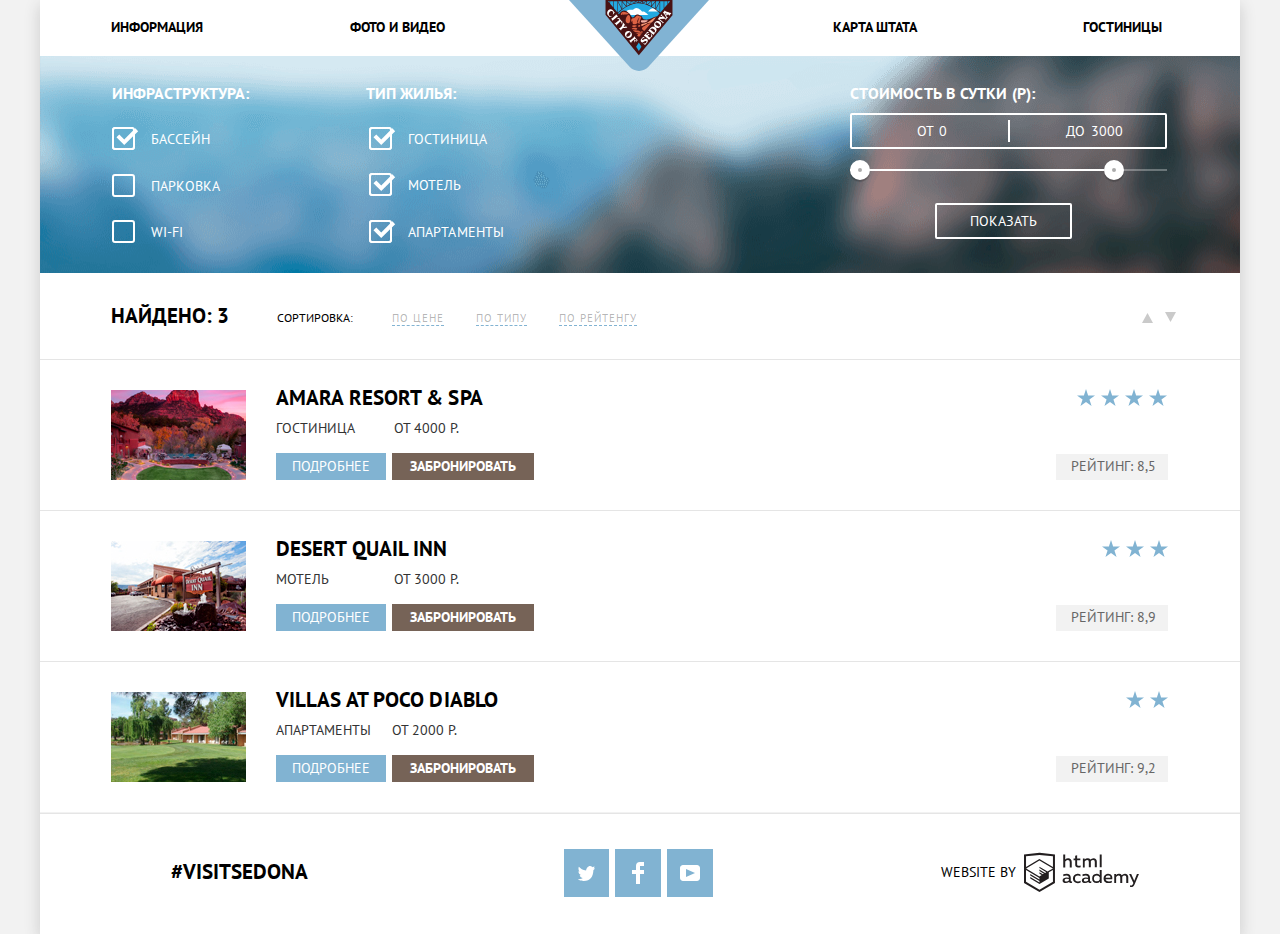
==== commit 57193247: "Оформил чекбоксы" ====
--- a/catalog.html
+++ b/catalog.html
@@ -29,17 +29,22 @@
     				<legend class="infrastructure">Инфраструктура:</legend>
     				<ul>
     					<li class="filter-option">
-    						<input class="visually-hidden filter-input filter-input-checkbox" type="checkbox" name="pool" id="filter-pool" checked>
-    						<label for="filter-pool">Бассейн</label>
+    						<label for="filter-pool" class="filter-input-checkbox">
+    							<input class="visually-hidden filter-input " type="checkbox" name="pool" id="filter-pool" checked>
+    							<span class="checkbox-indicator"></span>Бассейн
+    						</label>
     					</li>
     					<li class="filter-option">
-    						<input class="visually-hidden filter-input filter-input-checkbox" type="checkbox" name="parking"
-    						id="filter-parking">
-    						<label for="filter-parking">Парковка</label>
+    						<label for="filter-parking" class="filter-input-checkbox">
+    							<input class="visually-hidden filter-input filter-input-checkbox" type="checkbox" name="parking" id="filter-parking">
+    							<span class="checkbox-indicator"></span>Парковка
+    						</label>
     					</li>
     					<li class="filter-option filter-Wi-Fi">
-    						<input class="visually-hidden filter-input filter-input-checkbox" type="checkbox" name="Wi-Fi" id="filter-Wi-Fi">
-    						<label for="filter-Wi-Fi">Wi-Fi</label>
+    						<label for="filter-Wi-Fi" class="filter-input-checkbox">
+    							<input class="visually-hidden filter-input filter-input-checkbox" type="checkbox" name="Wi-Fi" id="filter-Wi-Fi">
+    							<span class="checkbox-indicator"></span>Wi-Fi
+    						</label>
     					</li>
     				</ul>
     			</fieldset>	
@@ -47,17 +52,22 @@
     				<legend class="type-hotels">Тип жилья:</legend>
     				<ul>
     					<li class="filter-option type-hotels-li">
-    						<input class="visually-hidden filter-input filter-input-checkbox" type="checkbox" name="hotel" id="filter-hotel" checked>
-    						<label for="filter-hotel">Гостиница</label>
+    						<label for="filter-hotel" class="filter-input-checkbox">
+    							<input class="visually-hidden filter-input" type="checkbox" name="hotel" id="filter-hotel" checked>
+    							<span class="checkbox-indicator"></span>Гостиница
+    						</label>
     					</li>
     					<li class="filter-option type-hotels-motel">
-    						<input class="visually-hidden filter-input filter-input-checkbox" type="checkbox" name="motel"
-    						id="filter-motel" checked>
-    						<label for="filter-motel">Мотель</label>
+    						<label for="filter-motel" class="filter-input-checkbox">
+    							<input class="visually-hidden filter-input filter-input-checkbox" type="checkbox" name="motel" id="filter-motel" checked>
+    							<span class="checkbox-indicator"></span>Мотель
+    						</label>
     					</li>
     					<li class="filter-option apartments">
-    						<input class="visually-hidden filter-input filter-input-checkbox" type="checkbox" name="apartments" id="filter-apartments" checked>
-    						<label for="filter-apartments">Апартаменты</label>
+    						<label for="filter-apartments" class="filter-input-checkbox">
+    							<input class="visually-hidden filter-input filter-input-checkbox" type="checkbox" name="apartments" id="filter-apartments" checked>
+    							<span class="checkbox-indicator"></span>Апартаменты
+    						</label>
     					</li>
     				</ul>
     			</fieldset>
--- a/css/style.css
+++ b/css/style.css
@@ -1,5 +1,5 @@
 body {
-  width: 1202px;
+  width: 1200px;
   margin: 0;
   padding: 0;
   margin-left: 40px;
@@ -69,7 +69,7 @@
   height: 71px;
 
   position: absolute;
-  left: 530px;
+  left: 529px;
 }
 
 .site-navigation a {
@@ -116,13 +116,13 @@
 
 .container
 .main-background {
-  width: 1201px;
+  width: 1200px;
   height: 724px;
 
   background-image: url(../img/main-background-photo.png);
   background-repeat: no-repeat;
   background-size: cover;
-  background-position: -1px -56px;
+  background-position: -2px -56px;
   margin-top: 0;
 }
 
@@ -131,31 +131,31 @@
 }
 
 .features h1 {
-  padding-left: 380px;
-  padding-right: 380px;
+  padding-left: 381px;
+  padding-right: 379px;
   position: absolute;
   top: -170px;
-  left: -4px;
+  left: -3px;
 
   font-family: PT Sans;
   font-size: 21px;
   font-weight: bold;
   line-height: 1.24;
-  letter-spacing: inherit;
+  letter-spacing: 0.1px;
   text-align: center;
   color: #000000;
 }
 
 .features p {
-  padding-left: 355px;
-  padding-right: 356px;
+  padding-left: 354px;
+  padding-right: 350px;
   position: absolute;
   top: -91px;
 
 	font-family: PT Sans;
   font-size: 14px;
   line-height: 1.86;
-  letter-spacing: inherit;
+  letter-spacing: 0.1px;
   text-align: center;
   color: #333333;
 }
@@ -186,7 +186,7 @@
 .features-list 
 .number1 {
   padding-top: 26px;
-  padding-left: 138px;
+  padding-left: 137px;
   padding-right: 138px;
   padding-bottom: 3px;
 }
@@ -296,25 +296,28 @@
 }
 
 .icon1 p {
+  padding-top: 3px;
   padding-right: 73px;
-  padding-left: 73px;
-  padding-bottom: 71px;
+  padding-left: 69px;
+  padding-bottom: 68px;
 }
 
 .icon2 p {
+  padding-top: 3px;
   padding-right: 50px;
-  padding-left: 50px;
+  padding-left: 49px;
 }
 
 .icon3 p {
+  padding-top: 3px;
   padding-right: 64px;
-  padding-left: 64px;
+  padding-left: 62px;
 }
 
 .icon1 h3::before {
   width: 75px;
   height: 72px;
-  margin-left: 162px;
+  margin-left: 161px;
   margin-bottom: 29px; 
   margin-top: 60px; 
 
@@ -328,7 +331,7 @@
 .icon2 h3::before {
   width: 74px;
   height: 70px;
-  margin-left: 163px;
+  margin-left: 162px;
   margin-bottom: 30px;
   margin-top: 61px;
   
@@ -342,7 +345,7 @@
 .icon3 h3::before {
   width: 64px;
   height: 76px;
-  margin-left: 168px;
+  margin-left: 167px;
   margin-bottom: 29px;
   margin-top: 56px;
   
@@ -382,16 +385,17 @@
 }
 
 .hotel-search-info {
-  margin-top: 0;
-  padding-bottom: 113px;
-  padding-left: 383px;
-  padding-right: 383px;
+  margin-top: -6px;
+  padding-bottom: 119px;
+  padding-left: 353px;
+  padding-right: 353px;
 }
 
 .map {
   background-image: url(../img/map.jpg);
   width: 1200px;
   height: 473px; 
+  background-position: -1px 0;
 }
 
 .hotel-search 
@@ -419,7 +423,7 @@
   width: 568px;
   min-height: 86px;
   position: absolute;
-  left: 316px;
+  left: 315px;
   bottom: 473px;
   
   font-family: PT Sans;
@@ -454,7 +458,7 @@
 .appointment-form {
   display: none; 
   position: absolute;
-  left: 316px;
+  left: 315px;
   bottom: 78px;
 
   width: 568px;
@@ -519,12 +523,12 @@
 
 .button-calendar1 {
   top: 63px;
-  left: 484px;
+  left: 483px;
 }
 
 .button-calendar2 {
   top: 130px;
-  left: 484px;
+  left: 483px;
 }
 
 .button-calendar svg {
@@ -653,7 +657,7 @@
   line-height: 26px;
   text-align: center;
   color: #000000;
-  margin-left: 16px;
+  margin-left: 15px;
   margin-top: -4px;
 }
 
@@ -687,7 +691,7 @@
 
 .social-tw {
   padding: 17px 14px 10px 14px;
-  margin-left: -15px;
+  margin-left: -16px;
 
   background-color: #81b3d2;
   color: #ffffff;
@@ -725,7 +729,7 @@
   width: 115px;
   height: 41px;
   margin-top: 5px;
-  margin-right: -16px;
+  margin-right: -15px;
 }
 
 .footer-copyright svg:hover path {
@@ -751,18 +755,47 @@
 }
 
 .type-hotels {
-  margin-left: 94px;
+  margin-left: 92px;
   margin-bottom: 31px;
 }
 
+.filter-input-checkbox input[type="checkbox"] + .checkbox-indicator {
+  position: absolute;
+  top: -2px;
+  left: -39px;
+
+  width: 19px;
+  height: 19px;
+
+  border: 2px solid #ffffff;
+  border-radius: 3px;
+}
+
+.filter-input-checkbox input[type="checkbox"]:checked + .checkbox-indicator::before {
+  content: "";
+
+  position: absolute;
+  top: -2px;
+  left: -2px;
+
+  width: 27px;
+  height: 23px;
+
+  background-image: url(../img/checkbox-on.svg);
+  background-repeat: no-repeat;
+}
+
 .price-form {
-  margin-left: 335px;
+  margin-left: 333px;
   padding: 0;
   padding-top: 27px;
 }
 
 .filter-option {
   padding-bottom: 26px;
+  margin-left: -1px;
+
+  position: relative;
 }
 
 .filter-range {
@@ -778,6 +811,7 @@
   font-weight: 600;
   font-size: 16px;
   line-height: 21px;
+  letter-spacing: 0.2px;
 }
 
 .price-controls {
@@ -884,8 +918,8 @@
 .button-transparent {
   display: block;
   margin: 0 auto;
-  margin-left: 83px;
-  padding: 6px 35px;
+  margin-left: 85px;
+  padding: 6px 33px;
 
   font-size: 14px;
   line-height: 20px;
@@ -898,7 +932,7 @@
   cursor: pointer;
 }
 
-.btn-transparent:hover {
+.button-transparent:hover {
   color: #000000;
 
   background: #ffffff;
@@ -918,17 +952,19 @@
 
 .type-hotels-li {
   margin-top: -11px;
-  margin-left: 37px;
+  margin-left: 35px;
 }
 
 .type-hotels-motel {
   margin-top: -1px;
-  padding-left: 37px;
+  margin-left: 35px;
+  letter-spacing: 0.2px;
 }
 
 .apartments {
   padding-bottom: 7px;
-  padding-left: 37px;
+  margin-left: 35px;
+  letter-spacing: 0.2px;
 }
 
 .filter-Wi-Fi {
@@ -991,6 +1027,7 @@
   line-height: 26px;
   text-align: left;
   color: #000000;
+  margin-left: 71px;
 }
 
 .sorting {
@@ -1009,7 +1046,12 @@
 .sorting-item {
   margin-top: 20px;
   margin-left: -2px;
-  margin-right: 42px;
+  margin-right: 34px;
+}
+
+.sorting-item a {
+  letter-spacing: 1px;
+  border-bottom: 1px dashed #81b3d2;
 }
 
 .down-up {
@@ -1031,9 +1073,9 @@
 }
 
 .found {
-  margin-top: 31px;
+  margin-top: 30px;
   margin-left: 72px;
-  margin-bottom: 33px; 
+  margin-bottom: 34px; 
   margin-right: 0;
 }
 
@@ -1083,6 +1125,7 @@
 
 .sorting-list a:focus {
   color: #81b3d2;
+  border: none;
 }
 
 .button-sort path {
@@ -1106,6 +1149,7 @@
 .hotels-list img {
   width: 135px;
   height: 90px;
+  margin-left: 71px;
 }
 
 .hotels-list h3 {
@@ -1168,6 +1212,7 @@
   margin-top: -5px;
   margin-left: 30px;
   margin-bottom: 7px; 
+  letter-spacing: 0.1px;
 }
 
 .description
@@ -1182,12 +1227,12 @@
 
 .description
 .price2 {
-  padding-left: 64px;
+  padding-left: 61px;
 }
 
 .description
 .price3 {
-  padding-left: 21px;
+  padding-left: 17px;
 }
 
 .hotels ul {
@@ -1205,7 +1250,8 @@
 
 .description a {
   width: 142px;
-  min-height: 27px;
+  padding-top: 3px;
+  padding-bottom: 3px;
 }
 
 .book-it:hover {
@@ -1220,10 +1266,12 @@
 .rating
 .assessment {
   width: 110px;
-  min-height: 27px;
   display: block;
-  margin-top: 47px;
+  margin-top: 48px;
   margin-left: 522px;
+  padding-top: 2px;
+  padding-left: 2px;
+  padding-bottom: 3px;
   
   background-color: #f2f2f2;
   color: #666666;
@@ -1239,20 +1287,22 @@
 .star {
   width: 18px;
   height: 17px;
+  margin-top: -1px;
+
   background-image: url(../img/star.svg);
 }
 
 .star1 {
-  padding-right: 54px;
-  margin-left: 560px;
+  padding-right: 75px;
+  margin-left: 540px;
 }
 
 .star2 {
-  padding-right: 35px;
-  margin-left: 580px;
+  padding-right: 52px;
+  margin-left: 565px;
 }
 
 .star3 {
-  padding-right: 18px;
-  margin-left: 597px;
+  padding-right: 33px;
+  margin-left: 589px;
 }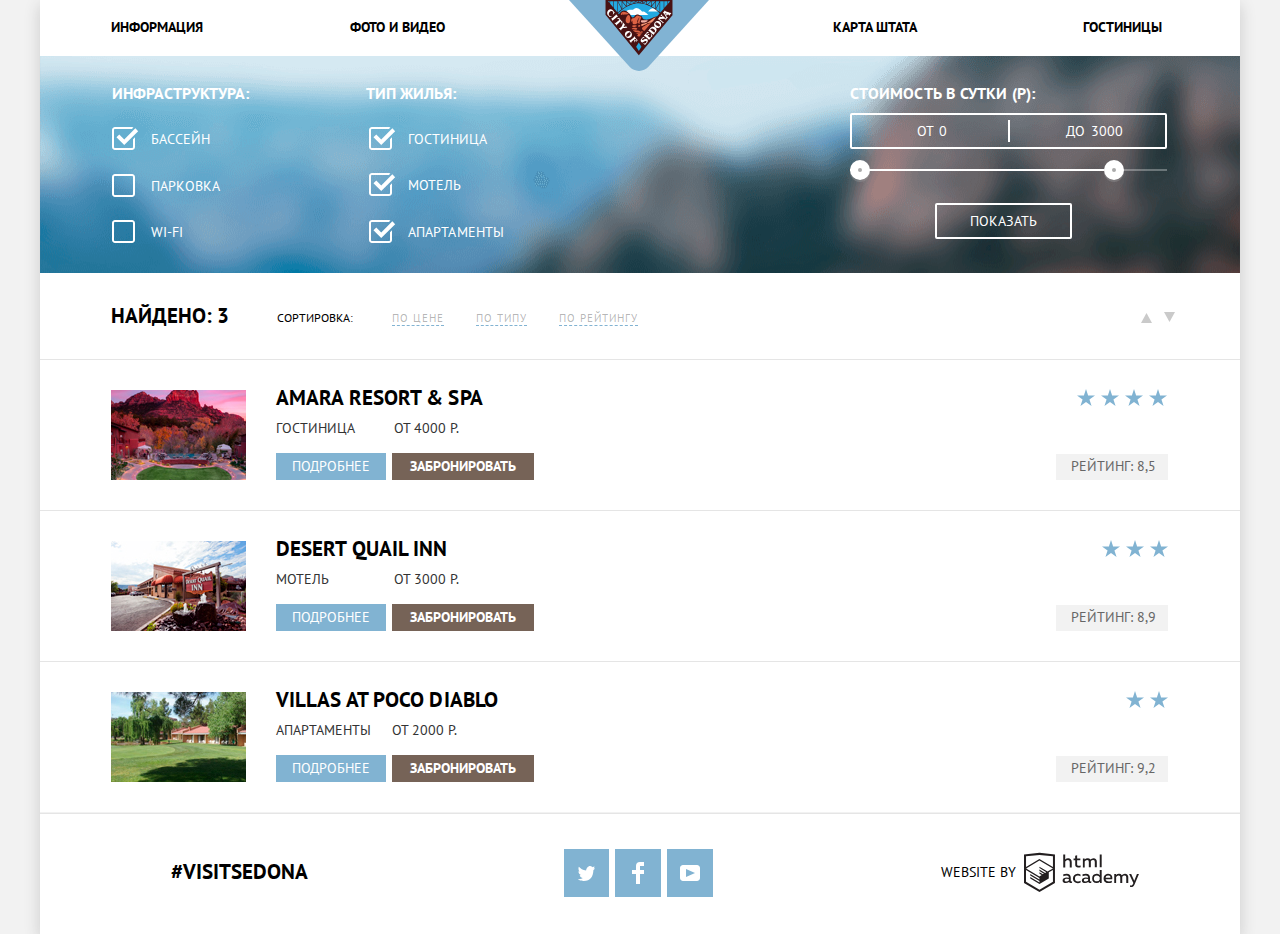
==== commit 79ae9ca5: "добавил JS" ====
--- a/catalog.html
+++ b/catalog.html
@@ -30,19 +30,19 @@
     				<ul>
     					<li class="filter-option">
     						<label for="filter-pool" class="filter-input-checkbox">
-    							<input class="visually-hidden filter-input " type="checkbox" name="pool" id="filter-pool" checked>
+    							<input class="visually-hidden filter-input" type="checkbox" name="pool" id="filter-pool" checked>
     							<span class="checkbox-indicator"></span>Бассейн
     						</label>
     					</li>
     					<li class="filter-option">
     						<label for="filter-parking" class="filter-input-checkbox">
-    							<input class="visually-hidden filter-input filter-input-checkbox" type="checkbox" name="parking" id="filter-parking">
+    							<input class="visually-hidden filter-input" type="checkbox" name="parking" id="filter-parking">
     							<span class="checkbox-indicator"></span>Парковка
     						</label>
     					</li>
     					<li class="filter-option filter-Wi-Fi">
     						<label for="filter-Wi-Fi" class="filter-input-checkbox">
-    							<input class="visually-hidden filter-input filter-input-checkbox" type="checkbox" name="Wi-Fi" id="filter-Wi-Fi">
+    							<input class="visually-hidden filter-input" type="checkbox" name="Wi-Fi" id="filter-Wi-Fi">
     							<span class="checkbox-indicator"></span>Wi-Fi
     						</label>
     					</li>
@@ -59,13 +59,13 @@
     					</li>
     					<li class="filter-option type-hotels-motel">
     						<label for="filter-motel" class="filter-input-checkbox">
-    							<input class="visually-hidden filter-input filter-input-checkbox" type="checkbox" name="motel" id="filter-motel" checked>
+    							<input class="visually-hidden filter-input" type="checkbox" name="motel" id="filter-motel" checked>
     							<span class="checkbox-indicator"></span>Мотель
     						</label>
     					</li>
     					<li class="filter-option apartments">
     						<label for="filter-apartments" class="filter-input-checkbox">
-    							<input class="visually-hidden filter-input filter-input-checkbox" type="checkbox" name="apartments" id="filter-apartments" checked>
+    							<input class="visually-hidden filter-input" type="checkbox" name="apartments" id="filter-apartments" checked>
     							<span class="checkbox-indicator"></span>Апартаменты
     						</label>
     					</li>
@@ -97,7 +97,7 @@
     		<ul class="sorting-list">
     			<li class="sorting-item"><a href="#price" aria-label="Сортировка по цене">По цене</a></li>
     			<li class="sorting-item"><a href="#type" aria-label="Сортировка по типу">По типу</a></li>
-    			<li class="sorting-item"><a href="#rating" aria-label="Сортировка по рейтенгу">По рейтенгу</a></li>	
+    			<li class="sorting-item"><a href="#rating" aria-label="Сортировка по рейтенгу">По рейтингу</a></li>	
     		</ul>
     		<a class="button-sort down-up" href="#sort-down-up" aria-label="Сортировка сверху-вниз">
     			<svg xmlns="http://www.w3.org/2000/svg" width="11" height="10" viewBox="0 0 11 10">
--- a/css/style.css
+++ b/css/style.css
@@ -1,17 +1,14 @@
 body {
   width: 1200px;
-  margin: 0;
+  margin: 0 auto;
   padding: 0;
-  margin-left: 40px;
-  margin-right: 40px;
 
   font-family: "PT Sans", Arial, serif;
   font-size: 14px;
+  text-transform: uppercase;
   line-height: 21px;
   color: #333333;
-  text-transform: uppercase;
-  margin: 0 auto;
-
+  
   background-color: #f2f2f2;
   box-shadow: 0 5px 15px 0 rgba(50, 50, 50, 0.2);
 }
@@ -45,30 +42,33 @@
 
 .main-navigation {
   position: relative;
+
   font-size: 14px;
   font-weight: bold;
   font-stretch: normal;
   text-align: center;
   line-height: 1.86;
+  letter-spacing: inherit;
   color: #000000;
-  letter-spacing: inherit;
-
+  
   background-color: #ffffff;
 }
 
 .site-navigation {
+  display: flex;
+
   min-height: 56px;
-
-  list-style: none;
-  display: flex;
   margin: 0;
+
+  list-style: none; 
 }
 
 .main-header-logo img{
+  position: absolute;
+
   width: 140px;
   height: 71px;
 
-  position: absolute;
   left: 529px;
 }
 
@@ -118,12 +118,12 @@
 .main-background {
   width: 1200px;
   height: 724px;
+  margin-top: 0;
 
   background-image: url(../img/main-background-photo.png);
   background-repeat: no-repeat;
   background-size: cover;
   background-position: -2px -56px;
-  margin-top: 0;
 }
 
 .features {
@@ -131,9 +131,11 @@
 }
 
 .features h1 {
+  position: absolute;
+
+  padding-right: 379px;
   padding-left: 381px;
-  padding-right: 379px;
-  position: absolute;
+  
   top: -170px;
   left: -3px;
 
@@ -147,9 +149,11 @@
 }
 
 .features p {
+  position: absolute;
+
+  padding-right: 350px;
   padding-left: 354px;
-  padding-right: 350px;
-  position: absolute;
+  
   top: -91px;
 
 	font-family: PT Sans;
@@ -162,46 +166,50 @@
 
 .main-features {
   padding-top: 0;
+
   background-color: #ffffff;
 }
 
 .features-list {
   display: flex;
-  flex-wrap: wrap;
-  list-style: none;
-  padding: 0;
+
   margin-top: 0;
   margin-bottom: 0;
+  padding: 0;
+
+  flex-wrap: wrap;
+
+  list-style: none;
 }
 
 .features-list
 .features-item {
-  list-style: none;
-  margin: 0;
-
   width: 400px;
   min-height: 246px;
+  margin: 0;
+
+  list-style: none;
 }
 
 .features-list 
 .number1 {
   padding-top: 26px;
-  padding-left: 137px;
   padding-right: 138px;
   padding-bottom: 3px;
+  padding-left: 137px;
 }
 
 .number1-p {
   padding-top: 7px; 
+  padding-right: 55px;
   padding-left: 55px;
-  padding-right: 55px;
 }
 
 .features-list 
 .number2 {
   padding-top: 25px;
+  padding-right: 125px;
   padding-left: 124px;
-  padding-right: 125px;
 }
 
 .background-grey h3 {
@@ -211,49 +219,49 @@
 
 .background-grey
 .number3 {
+  padding-right: 143px;
   padding-left: 141px;
-  padding-right: 143px;
 }
 
 .background-grey
 .number4 {
+  padding-right: 151px;
   padding-left: 151px;
-  padding-right: 151px;
 }
 
 .background-grey
 .number5 {
+  padding-right: 151px;
   padding-left: 151px;
-  padding-right: 151px;
 }
 
 .background-grey p {
+  margin-bottom: 0;
   padding-bottom: 60px;
-  margin-bottom: 0;
 }
 
 .number2-p {
   padding-top: 10px;
+  padding-right: 45px;
   padding-left: 45px;
-  padding-right: 45px;
 }
 
 .number3-p {
   padding-top: 9px;
+  padding-right: 97px;
   padding-left: 95px;
-  padding-right: 97px;
 }
 
 .number4-p {
   padding-top: 9px;
+  padding-right: 69px;
   padding-left: 69px;
-  padding-right: 69px;
 }
 
 .number5-p {
   padding-top: 9px;
+  padding-right: 75px;
   padding-left: 75px;
-  padding-right: 75px;
 }
 
 .features-list
@@ -282,24 +290,24 @@
 }
 
 .background-sedona1 {
+  display: block;
+
   width: 800px;
   height: 256px;
-
+}
+
+.background-sedona2 {
   display: block;
-}
-
-.background-sedona2 {
+
   width: 800px;
   height: 256px;
-
-  display: block;
 }
 
 .icon1 p {
   padding-top: 3px;
   padding-right: 73px;
+  padding-bottom: 68px;
   padding-left: 69px;
-  padding-bottom: 68px;
 }
 
 .icon2 p {
@@ -315,45 +323,48 @@
 }
 
 .icon1 h3::before {
+  display: block;
+
   width: 75px;
   height: 72px;
+  margin-top: 60px;
+  margin-bottom: 29px;
   margin-left: 161px;
-  margin-bottom: 29px; 
-  margin-top: 60px; 
-
+  
   content: "";
   background-image: url(../img/icon-1.svg);
   background-size: 75px 72px;
-  background-repeat: no-repeat;
-  display: block; 
+  background-repeat: no-repeat; 
 }
 
 .icon2 h3::before {
+  display: block;
+
   width: 74px;
   height: 70px;
+  margin-top: 61px;
+  margin-bottom: 30px;
   margin-left: 162px;
-  margin-bottom: 30px;
-  margin-top: 61px;
-  
+
   content: "";
   background-image: url(../img/icon-3.svg);
   background-size: 74px 70px;
   background-repeat: no-repeat;
+}
+
+.icon3 h3::before {
   display: block;
-}
-
-.icon3 h3::before {
+
   width: 64px;
   height: 76px;
+  margin-top: 56px;
+  margin-bottom: 29px;
   margin-left: 167px;
-  margin-bottom: 29px;
-  margin-top: 56px;
   
   content: "";
   background-image: url(../img/icon-2.svg);
   background-size: 64px 76px;
   background-repeat: no-repeat;
-  display: block; 
 }
 
 .features-item h3 {
@@ -386,15 +397,16 @@
 
 .hotel-search-info {
   margin-top: -6px;
+  padding-right: 353px;
   padding-bottom: 119px;
   padding-left: 353px;
-  padding-right: 353px;
 }
 
 .map {
-  background-image: url(../img/map.jpg);
   width: 1200px;
   height: 473px; 
+
+  background-image: url(../img/map.jpg);
   background-position: -1px 0;
 }
 
@@ -420,9 +432,11 @@
 
 .hotel-search 
 .main-search {
+  position: absolute;
+
   width: 568px;
   min-height: 86px;
-  position: absolute;
+  
   left: 315px;
   bottom: 473px;
   
@@ -432,9 +446,10 @@
   line-height: 26px;
   text-align: center;
   text-transform: uppercase;
-  border: 0;
   color: #ffffff;
   background-color: #766357;
+
+  border: 0;
 }
 
 .hotel-search 
@@ -449,20 +464,23 @@
 }
 
 .hotel-search {
-  text-align: center;
   position: relative;
+
+  text-align: center;
   
   background-color: #ffffff;
 }
 
 .appointment-form {
-  display: none; 
   position: absolute;
+  display: none;
+
+  width: 568px;
+  min-height: 395px;
+
   left: 315px;
   bottom: 78px;
 
-  width: 568px;
-  min-height: 395px;
   background: #ffffff;
   box-shadow: 0 7px 15px 0 rgba(50, 50, 50, 0.2);
 }
@@ -479,11 +497,8 @@
 
 .appointment-item 
 .date {
-  width: 336px;
+  width: 333px;
   min-height: 38px;
-  border: none;
-  margin-left: 40px;
-  padding-left: 12px;
 
   font-family: PT Sans;
   font-size: 14px;
@@ -494,14 +509,33 @@
   color: #000000;
   
   background-color: #f2f2f2;
+  border: none;
+}
+
+.date-arrival {
+  margin-right: 2px;
+  margin-left: 18px;
+  padding-left: 13px;
+}
+
+.date-departure {
+  margin-left: 14px;
+  padding-left: 13px;
 }
 
 .arrival-date {
+  margin-left: 18px;
   padding-top: 40px;
+
+  letter-spacing: 0.2px;
 }
 
 .departure-date {
+  margin-bottom: 15px;
+  margin-left: 16px;
   padding-top: 13px;
+  
+  letter-spacing: 0.2px;
 }
 
 .appointment-item 
@@ -512,23 +546,24 @@
 .appointment-item 
 .date:focus {
   background-color: #ffffff;
-  border: solid 2px #e5e5e5;
+  outline: solid 2px #e5e5e5;
 }
 
 .button-calendar {
-  font-size: 0;
-  border: 0;
+  position: relative;
+
   background: #ffffff;
+  border: none;
 }
 
 .button-calendar1 {
-  top: 63px;
-  left: 483px;
+  top: -15px;
+  left: -36px;
 }
 
 .button-calendar2 {
-  top: 130px;
-  left: 483px;
+  top: -15px;
+  left: -33px;
 }
 
 .button-calendar svg {
@@ -538,22 +573,32 @@
 .button-calendar path {
   fill: #a9a9a9;
 }
- 
+  
+.button-calendar svg:hover path {
+  fill: #000000;
+}
+
 .button-calendar svg:active path {
   fill: #81b3d2;
 }
- 
-.button-calendar svg:hover path {
-  fill: #000000;
-}
 
 .appointment-item 
 .people {
+  position: relative;
+
   width: 38px;
-  min-height: 38px;
+  min-height: 36px;
+  
+  left: -4px;
+
+  text-align: center;
+
   background-color: #f2f2f2;
   border: none;
-  text-align: center;
+}
+
+.appointment-item button {
+  font-weight: bold;
 }
 
 .abults-children {
@@ -564,14 +609,80 @@
 
 .appointment-item 
 .button-reduce {
-  width: 38px;
+  position: relative;
+
+  width: 39px;
   min-height: 38px; 
   padding-right: 0;
   padding-left: 0;
 
+  left: -8px;
+
+  text-align: center;
+
   background-color: #f2f2f2;
   border: none;
-  text-align: center;
+}
+
+.people,
+.appointment-item button:focus {
+  outline: none;
+}
+
+.button-enlarge-abults::before {
+  position: absolute;
+
+  width: 11px;
+  height: 3px;
+
+  content: "";
+
+  top: 18px;
+  left: 14px;
+
+  background-color: #cacaca;  
+}
+
+.button-enlarge-children::before {
+  position: absolute;
+
+  content: "";
+
+  width: 11px;
+  height: 3px;
+
+  top: 208px;
+  left: 413px;
+
+  background-color: #cacaca;  
+}
+
+.button-reduce::before {
+  position: absolute;
+
+  content: "";
+
+  width: 11px;
+  height: 3px;
+
+  top: 18px;
+  left: 14px;
+
+  background-color: #cacaca;  
+}
+
+.button-reduce::after {
+  position: absolute;
+
+  content: "";
+
+  width: 3px;
+  height: 11px;
+
+  top: 14px;
+  left: 18px;
+
+  background-color: #cacaca;  
 }
 
 .appointment-item 
@@ -580,19 +691,22 @@
   min-height: 38px;
   padding-right: 0;
   padding-left: 0;
+
+  text-align: center;
   
   background-color: #f2f2f2;
   border: none;
-  text-align: center;
 }
 
 .appointment-abults label {
+  margin-right: 0;
   margin-left: 55px;
-  margin-right: 0;
 }
 
 .appointment-abults
 .button-enlarge {
+  position: relative;
+
   margin-left: 37px;
 }
 
@@ -609,9 +723,10 @@
 .button {
   width: 458px;
   height: 58px;
+  margin-top: 1px;
+  margin-right: 55px;
+  margin-bottom: 55px;
   margin-left: 55px;
-  margin-bottom: 55px;
-  margin-right: 55px;
   
   font-family: PT Sans;
   font-size: 21px;
@@ -620,9 +735,9 @@
   text-align: center;
   text-transform: uppercase;
   color: #ffffff;
+  
+  background-color: #81b3d2;
   border: 0;
-  
-  background-color: #81b3d2;
 }
 
 .hotel-search 
@@ -632,47 +747,118 @@
 
 .hotel-search 
 .button:active {
+  color: rgba(255, 255, 255, 0.3);
+
   background-color: #5496bd;
-  color: rgba(255, 255, 255, 0.3);
+}
+
+.form-show {
+  display: block;
+
+  animation: bounce 0.5s;
+}
+
+.form-error {
+  animation: error 0.5s;
+}
+
+@keyframes bounce {
+  0% {
+    -webkit-transform: translateY(-30%);
+    }
+
+  5%{
+    -webkit-transform: translateY(-25%);
+    }
+
+  10%{
+    -webkit-transform: translateY(-20%);
+    }
+
+  20%{
+    -webkit-transform: translateY(-15%);
+    }
+
+  30%{
+    -webkit-transform: translateY(-10%);
+    }
+
+  40%{
+    -webkit-transform: translateY(-6%);
+    }
+
+  50%{
+    -webkit-transform: translateY(-4%);
+    }
+
+  60%{
+    -webkit-transform: translateY(-2%);
+    }
+
+  100% {
+    -webkit-transform: translateY(0%);
+    }   
+}
+
+@keyframes error {
+  from {
+    -webkit-transform: scale3d(1, 1, 1);
+    transform: scale3d(1, 1, 1);
+  }
+
+  50% {
+    -webkit-transform: scale3d(1.05, 1.05, 1.05);
+    transform: scale3d(1.05, 1.05, 1.05);
+  }
+
+  to {
+    -webkit-transform: scale3d(1, 1, 1);
+    transform: scale3d(1, 1, 1);
+  }
 }
 
 .main-footer {
+  display: flex;
+
   width: 1200px;
   min-height: 120px;
 
-  background-color: #ffffff;
-
-  display: flex;
   justify-content: space-around;
   align-items: center;
 
+  background-color: #ffffff;
   border-top: 1px solid rgba(0, 0, 0, 0.1);
 }
 
 .main-footer
 .hashtag {
+  margin-top: -4px;
+  margin-left: 15px;
+
   font-family: PT Sans;
   font-size: 21px;
   font-weight: bold;
   line-height: 26px;
   text-align: center;
   color: #000000;
-  margin-left: 15px;
-  margin-top: -4px;
 }
 
 .footer-social {
-  list-style: none;
   display: flex;
+  
   flex-wrap: wrap;
   align-items: center;
   justify-content: center;
+
+  list-style: none;
 }
 
 .footer-social 
 .social-button {
+  display: block;
+
   margin-top: -2px;
-  display: block;
+  
   vertical-align: middle;
   text-align: center;
 }
@@ -690,39 +876,41 @@
 }
 
 .social-tw {
+  margin-left: -16px;
   padding: 17px 14px 10px 14px;
-  margin-left: -16px;
-
+  
+  color: #ffffff;
   background-color: #81b3d2;
+}
+
+.social-fb {
+  margin-right: 6px;
+  margin-left: 6px;
+  padding: 13px 17px 7px 17px;
+
   color: #ffffff;
-}
-
-.social-fb {
-  padding: 13px 17px 7px 17px;
-
   background-color: #81b3d2;
-  color: #ffffff;
-  margin-left: 6px;
-  margin-right: 6px;
 }
 
 .social-yt {
   padding: 16px 13px 10px 13px;
 
+  color: #ffffff;
   background-color: #81b3d2;
-  color: #ffffff;
 }
 
 .footer-copyright span {
+  position: relative;
+
+  top: -16px;
+  right: 4px;
+
   font-family: PT Sans;
   font-size: 14px;
   font-weight: normal;
   line-height: 26px;
   text-align: center;
   color: #000000;
-  position: relative;
-  top: -16px;
-  right: 4px;
 }
 
 .footer-copyright svg {
@@ -750,36 +938,40 @@
 }
 
 .infrastructure {
+  margin-bottom: 20px;
   margin-left: 59px;
-  margin-bottom: 20px;
 }
 
 .type-hotels {
+  margin-bottom: 31px;
   margin-left: 92px;
-  margin-bottom: 31px;
-}
-
-.filter-input-checkbox input[type="checkbox"] + .checkbox-indicator {
+}
+
+.filter-input-checkbox input[type="checkbox"] + .checkbox-indicator::before {
   position: absolute;
+
+  content: "";
+
+  width: 23px;
+  height: 23px;
+
   top: -2px;
   left: -39px;
 
-  width: 19px;
-  height: 19px;
-
-  border: 2px solid #ffffff;
-  border-radius: 3px;
+  background-image: url(../img/checkbox-off.svg);
+  background-repeat: no-repeat;
 }
 
 .filter-input-checkbox input[type="checkbox"]:checked + .checkbox-indicator::before {
+  position: absolute;
+
   content: "";
-
-  position: absolute;
-  top: -2px;
-  left: -2px;
 
   width: 27px;
   height: 23px;
+
+  top: -2px;
+  left: -39px;
 
   background-image: url(../img/checkbox-on.svg);
   background-repeat: no-repeat;
@@ -792,17 +984,17 @@
 }
 
 .filter-option {
+  position: relative;
+
   padding-bottom: 26px;
   margin-left: -1px;
-
-  position: relative;
 }
 
 .filter-range {
   width: 317px;
 
+  text-transform: uppercase;
   color: #ffffff;
-  text-transform: uppercase;
 }
 
 .filter-range-title {
@@ -827,13 +1019,15 @@
 }
 
 .price-controls::after {
+  position: absolute;
+
   content: "";
-  position: absolute;
+  
+  width: 2px;
+  height: 22px;
+
   top: 50%;
   left: 50%;
-
-  width: 2px;
-  height: 22px;
 
   background: #ffffff;
   transform: translate(-50%, -50%);
@@ -850,8 +1044,8 @@
 }
 
 .price-controls .min-price {
+  margin-top: 5px;
   padding-left: 65px;
-  margin-top: 5px;
 }
 
 .price-controls .max-price {
@@ -891,20 +1085,21 @@
 
 .range-toggle {
   position: absolute;
+  
+  width: 20px;
+  height: 22px;
+
   top: -9px;
 
-  width: 4px;
-  height: 4px;
-
-  background: #ababab;
-  border: 8px solid #ffffff;
-  border-radius: 50%;
-  box-shadow: 0 2px 1px 0 rgba(0, 1, 1, 0.2);
-  cursor: pointer;
+  background-image: url(../img/filter-button.svg);
+  background-repeat: no-repeat;
 }
 
 .range-toggle:hover {
-  background: #1c4f80;
+  width: 22px;
+  height: 24px;
+
+  background-size: 22px 24px;
 }
 
 .range-toggle-min {
@@ -917,6 +1112,7 @@
 
 .button-transparent {
   display: block;
+
   margin: 0 auto;
   margin-left: 85px;
   padding: 6px 33px;
@@ -958,12 +1154,14 @@
 .type-hotels-motel {
   margin-top: -1px;
   margin-left: 35px;
+
   letter-spacing: 0.2px;
 }
 
 .apartments {
   padding-bottom: 7px;
   margin-left: 35px;
+
   letter-spacing: 0.2px;
 }
 
@@ -973,13 +1171,14 @@
 }
 
 .filter legend {
+  padding-top: 27px;
+
   font-family: PT Sans;
   font-size: 16px;
   font-weight: bold;
   line-height: 21px;
   text-align: left;
   color: #ffffff;
-  padding-top: 27px;
 }
 
 .filter label {
@@ -1004,13 +1203,15 @@
 .price-border {
   width: 314px;
   min-height: 32px;
+
   border: solid 2px #ffffff;
 }
 
 .price-border input{
+  width: 100px;
+
   background-color: transparent;
-  border:0 none;
-  width: 100px;
+  border: 0 none;
 }
 
 .hotels-sorting {
@@ -1021,20 +1222,21 @@
 
 .hotels-sorting
 .found {
+  margin-left: 71px;
+
   font-family: PT Sans;
   font-size: 21px;
   font-weight: bold;
   line-height: 26px;
   text-align: left;
   color: #000000;
-  margin-left: 71px;
 }
 
 .sorting {
   margin-top: 36px;
+  margin-right: 1px;
   margin-left: 48px;
-  margin-right: 1px; 
-
+  
   font-family: PT Sans;
   font-size: 12px;
   font-weight: normal;
@@ -1045,23 +1247,24 @@
 
 .sorting-item {
   margin-top: 20px;
+  margin-right: 34px;
   margin-left: -2px;
-  margin-right: 34px;
 }
 
 .sorting-item a {
   letter-spacing: 1px;
+
   border-bottom: 1px dashed #81b3d2;
 }
 
 .down-up {
-  margin-left: 471px;
   margin-top: 35px;
+  margin-left: 469px;
 }
 
 .top-down {
+  margin-top: 34px;
   margin-left: 12px;
-  margin-top: 34px;
 }
 
 .visually-hidden {
@@ -1074,14 +1277,15 @@
 
 .found {
   margin-top: 30px;
+  margin-right: 0;
+  margin-bottom: 34px; 
   margin-left: 72px;
-  margin-bottom: 34px; 
-  margin-right: 0;
 }
 
 .hotels {
+  margin-bottom: 1px;
+
   background-color: #ffffff;
-  margin-bottom: 1px;
 }
 
 
@@ -1093,6 +1297,7 @@
 
 .hotels-item {
   display: flex;
+
   padding-top: 30px;
   
   border-top: 1px solid rgba(0, 0, 0, 0.1);
@@ -1131,6 +1336,7 @@
 .button-sort path {
   width: 11px;
   height: 10px;
+
   fill: #cacaca;
 }
 
@@ -1181,13 +1387,15 @@
 
 .description
 .more-info {
+  display: block;
+
   width: 110px;
-  display: block;
+  margin-top: 14px;
+  margin-bottom: 30px;
+  margin-left: 30px; 
+  
   vertical-align: middle;
   text-align: center;
-  margin-top: 14px;
-  margin-left: 30px; 
-  margin-bottom: 30px;
 
   color: #ffffff;
   background-color: #81b3d2;
@@ -1195,23 +1403,26 @@
 
 .description
 .book-it {
-  background-color: #766357;
-  color: #ffffff;
+  display: block;
+
+  margin-top: -57px;
+  margin-bottom: 30px;
+  margin-left: 146px;
+
   font-size: 14px;
   line-height: 21px;
   font-weight: bold;
-  display: block;
-  display: block;
-  text-align: center;
-  margin-left: 146px;
-  margin-top: -57px;
-  margin-bottom: 30px;
+  text-align: center;
+  color: #ffffff;
+
+  background-color: #766357;
 }
 
 .description h3 {
   margin-top: -5px;
+  margin-bottom: 7px; 
   margin-left: 30px;
-  margin-bottom: 7px; 
+
   letter-spacing: 0.1px;
 }
 
@@ -1244,8 +1455,8 @@
 }
 
 .more-info:active {
+  color: rgba(255, 255, 255, 0.3);
   background-color: #5496bd;
-  color: rgba(255, 255, 255, 0.3);
 }
 
 .description a {
@@ -1259,28 +1470,29 @@
 }
 
 .book-it:active {
+  color: rgba(255, 255, 255, 0.3);
   background-color: #503e33;
-  color: rgba(255, 255, 255, 0.3);
 }
 
 .rating
 .assessment {
+  display: block;
+
   width: 110px;
-  display: block;
   margin-top: 48px;
   margin-left: 522px;
   padding-top: 2px;
+  padding-bottom: 3px;
   padding-left: 2px;
-  padding-bottom: 3px;
-  
-  background-color: #f2f2f2;
-  color: #666666;
+
   font-size: 14px;
   text-align: center;
   line-height: 21px;
   font-weight: normal;
   vertical-align: middle;
-
+  color: #666666;
+
+  background-color: #f2f2f2;
 }
 
 .rating
@@ -1293,16 +1505,16 @@
 }
 
 .star1 {
+  margin-left: 540px;
   padding-right: 75px;
-  margin-left: 540px;
 }
 
 .star2 {
+  margin-left: 565px;
   padding-right: 52px;
-  margin-left: 565px;
 }
 
 .star3 {
+  margin-left: 589px;
   padding-right: 33px;
-  margin-left: 589px;
 }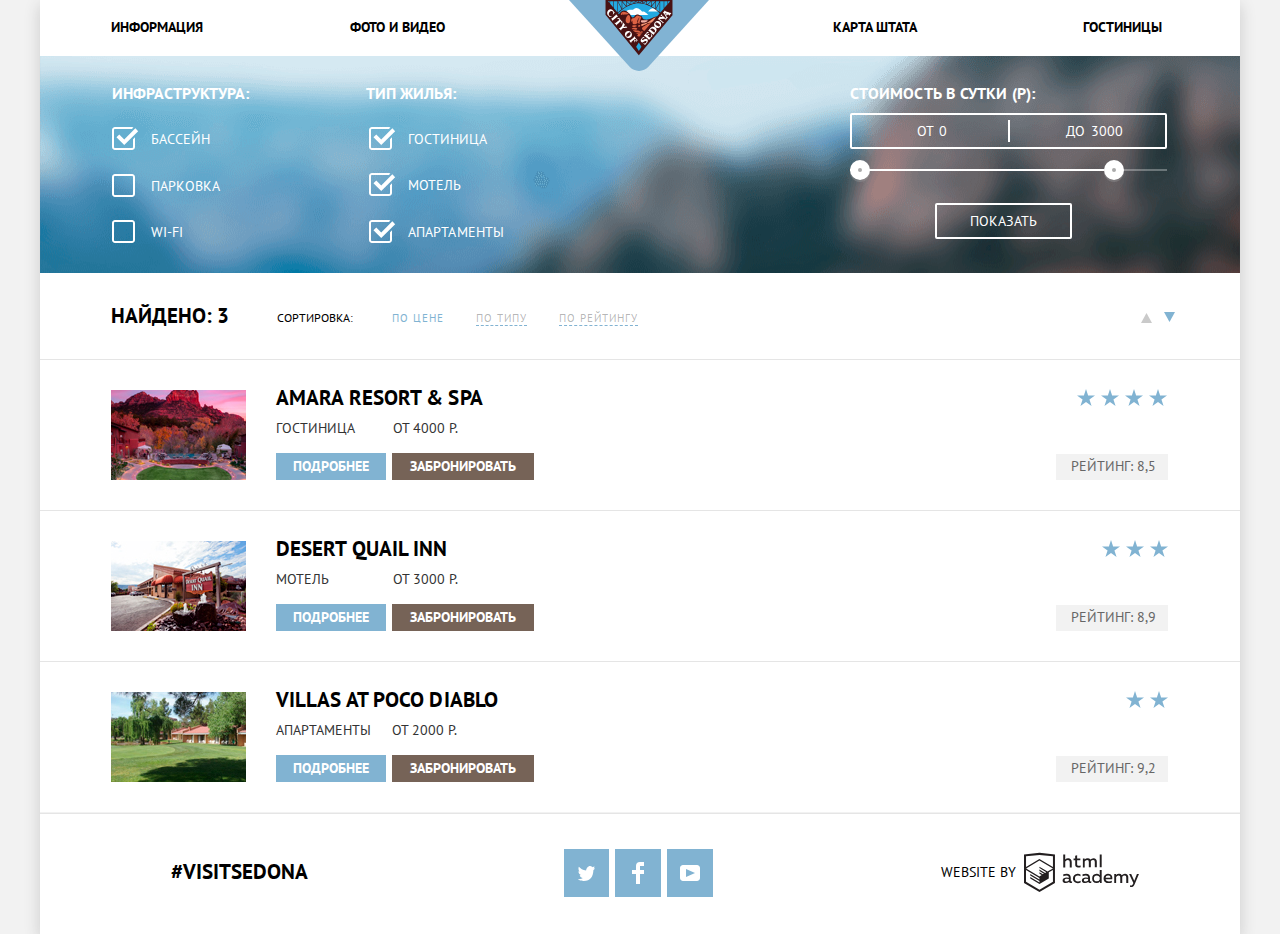
==== commit ae354e75: "Исправил ошибки после финальной проврки №1" ====
--- a/catalog.html
+++ b/catalog.html
@@ -1,192 +1,202 @@
 <!DOCTYPE html>
 <html lang="ru">
-  <head>
+
+<head>
 	<meta charset="UTF-8">
 	<title>HTML Academy: Седона</title>
 	<link href="https://fonts.googleapis.com/css?family=PT+Sans:400,700" rel="stylesheet">
 	<link href="css/normalize.css" rel="stylesheet">
-	<link rel="stylesheet" href="css/style.css">
-  </head>
+	<link rel="stylesheet" href="css/style-min.css">
+</head>
+
 <body>
 	<header class="main-header">
-  		<nav class="main-navigation">
-  			<a class="main-header-logo" href="index.html" aria-label="Главная старница сайта Седона">
-  				<img src="img/logo-sedona.svg" width="100" height="100" alt="Логотип SITY OF SEDONA">
-  			</a>
-  			<ul class="site-navigation">
-  				<li><a href="#info" aria-label="Информация о Седоне">Информация</a></li>
-          		<li><a href="#media" aria-label="Фото и видео Седоны">Фото и видео</a></li>
-          		<li><a href="#map" aria-label="Карта штата Седона">Карта штата</a></li>
-          		<li><a href="#hotels" aria-label="Гостиницы Седоны">Гостиницы</a></li>
-  			</ul>
-  		</nav>	
-  	</header>
-    <main class="container">
-    	<h1 class="visually-hidden">Выбор жилья</h1>
-    	<div class="hotel-choice">
-    		<form class="filter" method="get" action="https://echo.htmlacademy.ru">
-    			<fieldset>
-    				<legend class="infrastructure">Инфраструктура:</legend>
-    				<ul>
-    					<li class="filter-option">
-    						<label for="filter-pool" class="filter-input-checkbox">
-    							<input class="visually-hidden filter-input" type="checkbox" name="pool" id="filter-pool" checked>
-    							<span class="checkbox-indicator"></span>Бассейн
-    						</label>
-    					</li>
-    					<li class="filter-option">
-    						<label for="filter-parking" class="filter-input-checkbox">
-    							<input class="visually-hidden filter-input" type="checkbox" name="parking" id="filter-parking">
-    							<span class="checkbox-indicator"></span>Парковка
-    						</label>
-    					</li>
-    					<li class="filter-option filter-Wi-Fi">
-    						<label for="filter-Wi-Fi" class="filter-input-checkbox">
-    							<input class="visually-hidden filter-input" type="checkbox" name="Wi-Fi" id="filter-Wi-Fi">
-    							<span class="checkbox-indicator"></span>Wi-Fi
-    						</label>
-    					</li>
-    				</ul>
-    			</fieldset>	
-    			<fieldset>
-    				<legend class="type-hotels">Тип жилья:</legend>
-    				<ul>
-    					<li class="filter-option type-hotels-li">
-    						<label for="filter-hotel" class="filter-input-checkbox">
-    							<input class="visually-hidden filter-input" type="checkbox" name="hotel" id="filter-hotel" checked>
-    							<span class="checkbox-indicator"></span>Гостиница
-    						</label>
-    					</li>
-    					<li class="filter-option type-hotels-motel">
-    						<label for="filter-motel" class="filter-input-checkbox">
-    							<input class="visually-hidden filter-input" type="checkbox" name="motel" id="filter-motel" checked>
-    							<span class="checkbox-indicator"></span>Мотель
-    						</label>
-    					</li>
-    					<li class="filter-option apartments">
-    						<label for="filter-apartments" class="filter-input-checkbox">
-    							<input class="visually-hidden filter-input" type="checkbox" name="apartments" id="filter-apartments" checked>
-    							<span class="checkbox-indicator"></span>Апартаменты
-    						</label>
-    					</li>
-    				</ul>
-    			</fieldset>
-    			<fieldset class="price-form">
-    				<div class="filter-range">
-      					<div class="filter-range-title">Стоимость в сутки (р):</div>
-      				    <div class="price-controls">
-        				<label class="min-price">от <input type="text" name="min-price" value="0"></label>
-        				<label class="max-price">до <input type="text" name="max-price" value="3000"></label>
-      				</div>
-      					<div class="range-controls">
-        				<div class="scale">
-          				<div class="bar"></div>
-        			</div>
-        				<div class="range-toggle range-toggle-min"></div>
-        				<div class="range-toggle range-toggle-max"></div>
-      				</div>
-      					<button class="button-transparent" type="submit">Показать</button>
-    				</div>
-    			</fieldset>
-        	</form>
-    	</div>
-    	<section class="hotels-sorting">
-    		<h2 class="visually-hidden">Сортировка</h2>
-    		<span class="found">Найдено: 3</span>
-    		<span class="sorting">Сортировка:</span>
-    		<ul class="sorting-list">
-    			<li class="sorting-item"><a href="#price" aria-label="Сортировка по цене">По цене</a></li>
-    			<li class="sorting-item"><a href="#type" aria-label="Сортировка по типу">По типу</a></li>
-    			<li class="sorting-item"><a href="#rating" aria-label="Сортировка по рейтенгу">По рейтингу</a></li>	
-    		</ul>
-    		<a class="button-sort down-up" href="#sort-down-up" aria-label="Сортировка сверху-вниз">
-    			<svg xmlns="http://www.w3.org/2000/svg" width="11" height="10" viewBox="0 0 11 10">
-    				<path fill="#231F20" d="M5.5 0L0 10h11z"/>
-    			</svg>
-    		</a>
-    		<a class="button-sort top-down" href="#sort-top-down" aria-label="Сортировка снизу-вверх">
-    			<svg xmlns="http://www.w3.org/2000/svg" width="11" height="10" viewBox="0 0 11 10">
-    				<path fill="#231F20" d="M5.5 10L0 0h11"/>
-    			</svg>
-    		</a>
-    	</section>
-    	<section class="hotels">
-    		<h2 class="visually-hidden">Гостиницы</h2>
-    		<ul class="hotels-list">
-    			<li class="hotels-item">
-    				<img src="img/amar-hotel.jpg" alt="Гостиница Amara resort & spa"> 
-    				<div class="description">
-    					<h3>Amara resort & spa</h3>
-    					<span class="type-building">Гостиница</span>
-    					<span class="price price1">от 4000 р.</span>
-    					<a class="button more-info" href="#more-info" aria-label="Подробнее о гостинице">Подробнее</a>
-    					<a class="button book-it" href="#book-it" aria-label="Забронировать гостиницу">Забронировать</a>
-    				</div>
-    				<div class="rating">
-    					<div class="star star1"></div>
-    					<span class="assessment">Рейтинг: 8,5</span>
-    				</div>
-    			</li>
-    			<li class="hotels-item">
-    				<img src="img/desert-hotel.jpg" alt="Мотель Desert quail inn"> 
-    				<div class="description">
-    					<h3>Desert quail inn</h3>
-    					<span class="type-building">Мотель</span>
-    					<span class="price price2">от 3000 р.</span>
-    					<a class="button more-info" href="#more-info" aria-label="Подробнее о гостинице">Подробнее</a>
-    					<a class="button book-it" href="#book-it" aria-label="Забронировать гостиницу">Забронировать</a>
-    				</div>
-    				<div class="rating">
-    					<div class="star star2"></div>
-    					<span class="assessment">Рейтинг: 8,9</span>
-    				</div>
-    			</li>
-    			<li class="hotels-item">
-    				<img src="img/villas-hotel.jpg" alt="Апартаменты Villas at poco diablo">
-    				<div class="description"> 
-    					<h3>Villas at poco diablo</h3>
-    					<span class="type-building">Апартаменты</span>
-    					<span class="price price3">от 2000 р.</span>
-    					<a class="button more-info" href="#more-info" aria-label="Подробнее о гостинице">Подробнее</a>
-    					<a class="button book-it" href="#book-it" aria-label="Забронировать гостиницу">Забронировать</a>
-    				</div>
-    				<div class="rating">
-    					<div class="star star3"></div>
-    					<span class="assessment">Рейтинг: 9,2</span>
-    				</div>
-    			</li>
-    		</ul>
-    	</section>
-    </main>
-  	  	<footer class="main-footer">
-  		<span class="hashtag">#visitSEDONA</span>
-  			<ul class="footer-social">
-  				<li>
-            <a class="social-button social-tw" href="#tw" aria-label="Мы в твиттере">
-              <span class="visually-hidden">twitter</span>
-              <svg xmlns="http://www.w3.org/2000/svg" xmlns:xlink="http://www.w3.org/1999/xlink" width="17" height="15" viewBox="0 0 17 15"><path fill="#FFF" d="M10.95.144c1.685-.496 2.984.27 3.577 1.179.673-.231 1.331-.481 2.011-.708a2.345 2.345 0 0 1-.857 1.768c.685.17 1.304-.491 1.304-.491-.169 1-1.006 1.788-1.563 2.024-.231 6.75-3.175 11.217-10.077 11.082h-.446c-.41 0-4.164-.46-4.898-1.887 2.271.196 3.893-.422 4.693-1.177-.96-.3-2.679-.477-2.979-2.95.349.106.564.228 1.19.119C1.705 8.247.374 7.53.448 5.33c.285.328 1.067.536 1.34.472C1.085 5.561-.182 2.442.894.85c1.818 1.854 3.735 3.606 7.152 3.773C8.254 2.33 9.183.793 10.95.144z"/>
-              </svg>
-            </a>
-          </li>
-          <li>
-            <a class="social-button social-fb" href="#fb" aria-label="Мы в фейсбуке">
-              <span class="visually-hidden">facebook</span>
-              <svg xmlns="http://www.w3.org/2000/svg" width="12" height="22" viewBox="0 0 12 22"><path fill="#FFF" d="M12 4V0H8a4 4 0 0 0-4 4v4H0v4h4v10h4V12h4V8H8V4h4z"/></svg>
-            </a>
-          </li>
-          <li>
-            <a class="social-button social-yt" href="#yt" aria-label="Мы на ютубе">
-              <span class="visually-hidden">you tube</span>
-              <svg xmlns="http://www.w3.org/2000/svg" xmlns:xlink="http://www.w3.org/1999/xlink" width="20" height="16" viewBox="0 0 20 16"><path fill="#FFF" d="M17 0H3C1.35 0 0 1.35 0 3v10c0 1.65 1.35 3 3 3h14c1.65 0 3-1.35 3-3V3c0-1.65-1.35-3-3-3zM6.027 11.998V4.002L15.014 8l-8.987 3.998z"/></svg>
-            </a>
-          </li>
-  			</ul>
-  		<p class="footer-copyright">
-  			<span>Website by</span>
-  			<a class="button" href="https://htmlacademy.ru" aria-label="Сайт htmlacademy">
-  				<svg id="Layer_1" data-name="Layer 1" xmlns="http://www.w3.org/2000/svg" viewBox="0 0 108.08 36.85"><title>logo-htmlacademy-small1</title><path d="M44.61,26.88a2,2,0,0,0,.55-0.1v1.33a3.25,3.25,0,0,1-1.18.21,1.67,1.67,0,0,1-1.67-1,4.84,4.84,0,0,1-3.14,1.08c-1.51,0-2.91-.83-2.91-2.55,0-2.13,2-2.79,3.71-2.79a11.08,11.08,0,0,1,2.17.25v-0.3c0-1-.76-1.77-2.19-1.77a7.42,7.42,0,0,0-3,.64v-1.7a10.21,10.21,0,0,1,3.19-.55c2.36,0,3.81,1.12,3.81,3.65v3a0.54,0.54,0,0,0,.49.59h0.17Zm-6.44-1.13A1.35,1.35,0,0,0,39.63,27h0.11a3.39,3.39,0,0,0,2.41-1V24.58a9.72,9.72,0,0,0-1.81-.21c-1,0-2.16.33-2.16,1.38h0Zm12.36-6.11a5,5,0,0,1,2.57.64V22a4.08,4.08,0,0,0-2.3-.7,2.75,2.75,0,1,0,0,5.49,5,5,0,0,0,2.43-.64v1.71a6.27,6.27,0,0,1-2.76.57A4.21,4.21,0,0,1,46,24.51q0-.21,0-0.41a4.32,4.32,0,0,1,4.18-4.46h0.38Zm12.17,7.24a2,2,0,0,0,.55-0.1v1.33a3.25,3.25,0,0,1-1.18.21,1.67,1.67,0,0,1-1.67-1,4.84,4.84,0,0,1-3.14,1.08c-1.51,0-2.91-.83-2.91-2.55,0-2.13,2-2.79,3.71-2.79a11.08,11.08,0,0,1,2.17.25v-0.3c0-1-.76-1.77-2.19-1.77a7.42,7.42,0,0,0-3,.64v-1.7a10.21,10.21,0,0,1,3.19-.55c2.36,0,3.81,1.12,3.81,3.65v3a0.54,0.54,0,0,0,.49.59h0.17Zm-6.44-1.13A1.35,1.35,0,0,0,57.73,27h0.11a3.39,3.39,0,0,0,2.41-1V24.58a9.72,9.72,0,0,0-1.81-.21c-1.06,0-2.16.33-2.16,1.38h0ZM73,16V28.2H71.35V26.88a3.88,3.88,0,0,1-3.19,1.54,4.4,4.4,0,0,1,0-8.78,3.81,3.81,0,0,1,3,1.3V16H73Zm-4.53,5.22a2.76,2.76,0,1,0,0,5.52A2.86,2.86,0,0,0,71.15,25V23A2.91,2.91,0,0,0,68.49,21.27ZM79,19.64c3.31,0,4.46,2.68,3.92,5.09H76.7c0.21,1.5,1.67,2.11,3.19,2.11a6.11,6.11,0,0,0,2.64-.59v1.6a7.14,7.14,0,0,1-3,.57C77,28.42,74.78,27,74.78,24a4.18,4.18,0,0,1,4-4.39H79Zm0.09,1.54a2.28,2.28,0,0,0-2.44,2.1v0.06H81.3A2,2,0,0,0,79.13,21.18Zm5.73,7V19.87h1.65v1a3.81,3.81,0,0,1,2.78-1.27A2.86,2.86,0,0,1,91.89,21a4.12,4.12,0,0,1,2.91-1.33A3.06,3.06,0,0,1,98,23V28.2h-1.9V23.05a1.59,1.59,0,0,0-1.42-1.75H94.42a2.8,2.8,0,0,0-2.07,1.12V28.2h-1.9V23.05A1.59,1.59,0,0,0,89,21.31H88.8a3,3,0,0,0-2.21,1.29v5.63H84.86Zm21.31-8.33h1.9l-3.91,9.46c-0.9,2.17-2.09,2.86-3.35,2.86a4.76,4.76,0,0,1-1.1-.14V30.46a2.86,2.86,0,0,0,.85.12c0.9,0,1.58-.64,2.07-1.9l0.17-.42-4-8.4h2l2.86,6.29ZM38.73,1.46V6.22a3.81,3.81,0,0,1,2.7-1.14,3.25,3.25,0,0,1,3.44,3.4v5.15H43V8.72a1.81,1.81,0,0,0-1.61-2h-0.3a2.93,2.93,0,0,0-2.32,1.39v5.52h-1.9V1.46h1.9ZM49.94,2.31v3h3V6.91h-3v3.81c0,1.1.5,1.46,1.58,1.46a4.49,4.49,0,0,0,1.69-.33v1.6A6.8,6.8,0,0,1,51,13.8a2.55,2.55,0,0,1-2.86-2.74V6.89H46.58V5.26h1.5V2.74Zm5.4,11.31V5.28H57v1A3.81,3.81,0,0,1,59.77,5a2.86,2.86,0,0,1,2.6,1.33A4.12,4.12,0,0,1,65.28,5,3.06,3.06,0,0,1,68.44,8.4v5.21h-1.9V8.46a1.59,1.59,0,0,0-1.42-1.75H64.89a2.8,2.8,0,0,0-2.07,1.12v5.78h-1.9V8.46A1.59,1.59,0,0,0,59.5,6.71H59.27A3,3,0,0,0,57.06,8v5.63H55.34ZM71.17,1.45H73V13.6H71.17V1.45ZM14.71,0H14.55L0,1.54V28.21l14.55,8.66,14.55-8.66V1.54Zm12.5,27.1L14.55,34.64,1.9,27.12V16.18l12.59,7.5V25L5.86,19.9v1.31l8.68,5.21v1.39L5.87,22.65V24l8.68,5.21,8.75-5.24V18.31L27.2,16V27.12Zm0-12.53-3.48,2-1.6,1L14.51,13v1.31L21,18.23H21l-0.14.09-1,.54-5.37-3.2V17l4.24,2.52-1,.67-3.2-1.9v1.31l2.1,1.24L14.5,22.1,2,14.65,14.51,7.11Zm0-1.32L14.49,5.76,1.91,13.25v-10L14.56,1.92,27.21,3.25v10h0Z" transform="translate(0 -0.02)" fill="#231f20"/></svg>
-  			</a>
-  		</p>
-  	</footer>
+		<nav class="main-navigation">
+			<a class="main-header-logo" href="index.html" aria-label="Главная старница сайта Седона">
+				<img src="img/logo-sedona.svg" width="100" height="100" alt="Логотип SITY OF SEDONA">
+			</a>
+			<ul class="site-navigation">
+				<li><a href="#info" aria-label="Информация о Седоне">Информация</a></li>
+				<li><a href="#media" aria-label="Фото и видео Седоны">Фото и видео</a></li>
+				<li><a href="#map" aria-label="Карта штата Седона">Карта штата</a></li>
+				<li><a href="#hotels" aria-label="Гостиницы Седоны">Гостиницы</a></li>
+			</ul>
+		</nav>
+	</header>
+	<main class="container">
+		<h1 class="visually-hidden">Выбор жилья</h1>
+		<div class="hotel-choice">
+			<form class="filter" method="get" action="https://echo.htmlacademy.ru">
+				<fieldset>
+					<legend class="infrastructure">Инфраструктура:</legend>
+					<ul>
+						<li class="filter-option">
+							<label for="filter-pool" class="filter-input-checkbox">
+								<input class="visually-hidden filter-input" type="checkbox" name="pool" id="filter-pool" checked>
+								<span class="checkbox-indicator"></span>Бассейн
+							</label>
+						</li>
+						<li class="filter-option">
+							<label for="filter-parking" class="filter-input-checkbox">
+								<input class="visually-hidden filter-input" type="checkbox" name="parking" id="filter-parking">
+								<span class="checkbox-indicator"></span>Парковка
+							</label>
+						</li>
+						<li class="filter-option filter-Wi-Fi">
+							<label for="filter-Wi-Fi" class="filter-input-checkbox">
+								<input class="visually-hidden filter-input" type="checkbox" name="Wi-Fi" id="filter-Wi-Fi">
+								<span class="checkbox-indicator"></span>Wi-Fi
+							</label>
+						</li>
+					</ul>
+				</fieldset>
+				<fieldset>
+					<legend class="type-hotels">Тип жилья:</legend>
+					<ul>
+						<li class="filter-option type-hotels-li">
+							<label for="filter-hotel" class="filter-input-checkbox">
+								<input class="visually-hidden filter-input" type="checkbox" name="hotel" id="filter-hotel" checked>
+								<span class="checkbox-indicator"></span>Гостиница
+							</label>
+						</li>
+						<li class="filter-option type-hotels-motel">
+							<label for="filter-motel" class="filter-input-checkbox">
+								<input class="visually-hidden filter-input" type="checkbox" name="motel" id="filter-motel" checked>
+								<span class="checkbox-indicator"></span>Мотель
+							</label>
+						</li>
+						<li class="filter-option apartments">
+							<label for="filter-apartments" class="filter-input-checkbox">
+								<input class="visually-hidden filter-input" type="checkbox" name="apartments" id="filter-apartments" checked>
+								<span class="checkbox-indicator"></span>Апартаменты
+							</label>
+						</li>
+					</ul>
+				</fieldset>
+				<fieldset class="price-form">
+					<div class="filter-range">
+						<div class="filter-range-title">Стоимость в сутки (р):</div>
+						<div class="price-controls">
+							<label class="min-price">от <input type="text" name="min-price" value="0"></label>
+							<label class="max-price">до <input type="text" name="max-price" value="3000"></label>
+						</div>
+						<div class="range-controls">
+							<div class="scale">
+								<div class="bar"></div>
+							</div>
+							<div class="range-toggle range-toggle-min"></div>
+							<div class="range-toggle range-toggle-max"></div>
+						</div>
+						<button class="button-transparent" type="submit">Показать</button>
+					</div>
+				</fieldset>
+			</form>
+		</div>
+		<section class="hotels-sorting">
+			<h2 class="visually-hidden">Сортировка</h2>
+			<span class="found">Найдено: 3</span>
+			<span class="sorting">Сортировка:</span>
+			<ul class="sorting-list">
+				<li class="sorting-item"><a class="active" href="#price" aria-label="Сортировка по цене">По цене</a></li>
+				<li class="sorting-item"><a href="#type" aria-label="Сортировка по типу">По типу</a></li>
+				<li class="sorting-item"><a href="#rating" aria-label="Сортировка по рейтенгу">По рейтингу</a></li>
+			</ul>
+			<a class="button-sort down-up" href="#sort-down-up" aria-label="Сортировка сверху-вниз">
+				<svg xmlns="http://www.w3.org/2000/svg" width="11" height="10" viewBox="0 0 11 10">
+					<path fill="#231F20" d="M5.5 0L0 10h11z" />
+				</svg>
+			</a>
+			<a class="button-sort top-down active" href="#sort-top-down" aria-label="Сортировка снизу-вверх">
+				<svg xmlns="http://www.w3.org/2000/svg" width="11" height="10" viewBox="0 0 11 10">
+					<path fill="#231F20" d="M5.5 10L0 0h11" />
+				</svg>
+			</a>
+		</section>
+		<section class="hotels">
+			<h2 class="visually-hidden">Гостиницы</h2>
+			<ul class="hotels-list">
+				<li class="hotels-item">
+					<img src="img/amar-hotel.jpg" width="135" height="90" alt="Гостиница Amara resort & spa">
+					<div class="description">
+						<h3>Amara resort & spa</h3>
+						<span class="type-building">Гостиница</span>
+						<span class="price price1">от 4000 р.</span>
+						<a class="button more-info" href="#more-info" aria-label="Подробнее о гостинице">Подробнее</a>
+						<a class="button book-it" href="#book-it" aria-label="Забронировать гостиницу">Забронировать</a>
+					</div>
+					<div class="rating">
+						<div class="star star1"></div>
+						<span class="assessment">Рейтинг: 8,5</span>
+					</div>
+				</li>
+				<li class="hotels-item">
+					<img src="img/desert-hotel.jpg" width="135" height="90" alt="Мотель Desert quail inn">
+					<div class="description">
+						<h3>Desert quail inn</h3>
+						<span class="type-building">Мотель</span>
+						<span class="price price2">от 3000 р.</span>
+						<a class="button more-info" href="#more-info" aria-label="Подробнее о гостинице">Подробнее</a>
+						<a class="button book-it" href="#book-it" aria-label="Забронировать гостиницу">Забронировать</a>
+					</div>
+					<div class="rating">
+						<div class="star star2"></div>
+						<span class="assessment">Рейтинг: 8,9</span>
+					</div>
+				</li>
+				<li class="hotels-item">
+					<img src="img/villas-hotel.jpg" width="135" height="90" alt="Апартаменты Villas at poco diablo">
+					<div class="description">
+						<h3>Villas at poco diablo</h3>
+						<span class="type-building">Апартаменты</span>
+						<span class="price price3">от 2000 р.</span>
+						<a class="button more-info" href="#more-info" aria-label="Подробнее о гостинице">Подробнее</a>
+						<a class="button book-it" href="#book-it" aria-label="Забронировать гостиницу">Забронировать</a>
+					</div>
+					<div class="rating">
+						<div class="star star3"></div>
+						<span class="assessment">Рейтинг: 9,2</span>
+					</div>
+				</li>
+			</ul>
+		</section>
+	</main>
+	<footer class="main-footer">
+		<span class="hashtag">#visitSEDONA</span>
+		<ul class="footer-social">
+			<li>
+				<a class="social-button social-tw" href="#tw" aria-label="Мы в твиттере">
+					<span class="visually-hidden">twitter</span>
+					<svg xmlns="http://www.w3.org/2000/svg" xmlns:xlink="http://www.w3.org/1999/xlink" width="17" height="15" viewBox="0 0 17 15">
+						<path fill="#FFF" d="M10.95.144c1.685-.496 2.984.27 3.577 1.179.673-.231 1.331-.481 2.011-.708a2.345 2.345 0 0 1-.857 1.768c.685.17 1.304-.491 1.304-.491-.169 1-1.006 1.788-1.563 2.024-.231 6.75-3.175 11.217-10.077 11.082h-.446c-.41 0-4.164-.46-4.898-1.887 2.271.196 3.893-.422 4.693-1.177-.96-.3-2.679-.477-2.979-2.95.349.106.564.228 1.19.119C1.705 8.247.374 7.53.448 5.33c.285.328 1.067.536 1.34.472C1.085 5.561-.182 2.442.894.85c1.818 1.854 3.735 3.606 7.152 3.773C8.254 2.33 9.183.793 10.95.144z" />
+					</svg>
+				</a>
+			</li>
+			<li>
+				<a class="social-button social-fb" href="#fb" aria-label="Мы в фейсбуке">
+					<span class="visually-hidden">facebook</span>
+					<svg xmlns="http://www.w3.org/2000/svg" width="12" height="22" viewBox="0 0 12 22">
+						<path fill="#FFF" d="M12 4V0H8a4 4 0 0 0-4 4v4H0v4h4v10h4V12h4V8H8V4h4z" /></svg>
+				</a>
+			</li>
+			<li>
+				<a class="social-button social-yt" href="#yt" aria-label="Мы на ютубе">
+					<span class="visually-hidden">you tube</span>
+					<svg xmlns="http://www.w3.org/2000/svg" xmlns:xlink="http://www.w3.org/1999/xlink" width="20" height="16" viewBox="0 0 20 16">
+						<path fill="#FFF" d="M17 0H3C1.35 0 0 1.35 0 3v10c0 1.65 1.35 3 3 3h14c1.65 0 3-1.35 3-3V3c0-1.65-1.35-3-3-3zM6.027 11.998V4.002L15.014 8l-8.987 3.998z" /></svg>
+				</a>
+			</li>
+		</ul>
+		<p class="footer-copyright">
+			<span>Website by</span>
+			<a class="button" href="https://htmlacademy.ru/intensive/htmlcss" aria-label="Сайт htmlacademy">
+				<svg id="Layer_1" data-name="Layer 1" xmlns="http://www.w3.org/2000/svg" viewBox="0 0 108.08 36.85">
+					<title>logo-htmlacademy-small1</title>
+					<path d="M44.61,26.88a2,2,0,0,0,.55-0.1v1.33a3.25,3.25,0,0,1-1.18.21,1.67,1.67,0,0,1-1.67-1,4.84,4.84,0,0,1-3.14,1.08c-1.51,0-2.91-.83-2.91-2.55,0-2.13,2-2.79,3.71-2.79a11.08,11.08,0,0,1,2.17.25v-0.3c0-1-.76-1.77-2.19-1.77a7.42,7.42,0,0,0-3,.64v-1.7a10.21,10.21,0,0,1,3.19-.55c2.36,0,3.81,1.12,3.81,3.65v3a0.54,0.54,0,0,0,.49.59h0.17Zm-6.44-1.13A1.35,1.35,0,0,0,39.63,27h0.11a3.39,3.39,0,0,0,2.41-1V24.58a9.72,9.72,0,0,0-1.81-.21c-1,0-2.16.33-2.16,1.38h0Zm12.36-6.11a5,5,0,0,1,2.57.64V22a4.08,4.08,0,0,0-2.3-.7,2.75,2.75,0,1,0,0,5.49,5,5,0,0,0,2.43-.64v1.71a6.27,6.27,0,0,1-2.76.57A4.21,4.21,0,0,1,46,24.51q0-.21,0-0.41a4.32,4.32,0,0,1,4.18-4.46h0.38Zm12.17,7.24a2,2,0,0,0,.55-0.1v1.33a3.25,3.25,0,0,1-1.18.21,1.67,1.67,0,0,1-1.67-1,4.84,4.84,0,0,1-3.14,1.08c-1.51,0-2.91-.83-2.91-2.55,0-2.13,2-2.79,3.71-2.79a11.08,11.08,0,0,1,2.17.25v-0.3c0-1-.76-1.77-2.19-1.77a7.42,7.42,0,0,0-3,.64v-1.7a10.21,10.21,0,0,1,3.19-.55c2.36,0,3.81,1.12,3.81,3.65v3a0.54,0.54,0,0,0,.49.59h0.17Zm-6.44-1.13A1.35,1.35,0,0,0,57.73,27h0.11a3.39,3.39,0,0,0,2.41-1V24.58a9.72,9.72,0,0,0-1.81-.21c-1.06,0-2.16.33-2.16,1.38h0ZM73,16V28.2H71.35V26.88a3.88,3.88,0,0,1-3.19,1.54,4.4,4.4,0,0,1,0-8.78,3.81,3.81,0,0,1,3,1.3V16H73Zm-4.53,5.22a2.76,2.76,0,1,0,0,5.52A2.86,2.86,0,0,0,71.15,25V23A2.91,2.91,0,0,0,68.49,21.27ZM79,19.64c3.31,0,4.46,2.68,3.92,5.09H76.7c0.21,1.5,1.67,2.11,3.19,2.11a6.11,6.11,0,0,0,2.64-.59v1.6a7.14,7.14,0,0,1-3,.57C77,28.42,74.78,27,74.78,24a4.18,4.18,0,0,1,4-4.39H79Zm0.09,1.54a2.28,2.28,0,0,0-2.44,2.1v0.06H81.3A2,2,0,0,0,79.13,21.18Zm5.73,7V19.87h1.65v1a3.81,3.81,0,0,1,2.78-1.27A2.86,2.86,0,0,1,91.89,21a4.12,4.12,0,0,1,2.91-1.33A3.06,3.06,0,0,1,98,23V28.2h-1.9V23.05a1.59,1.59,0,0,0-1.42-1.75H94.42a2.8,2.8,0,0,0-2.07,1.12V28.2h-1.9V23.05A1.59,1.59,0,0,0,89,21.31H88.8a3,3,0,0,0-2.21,1.29v5.63H84.86Zm21.31-8.33h1.9l-3.91,9.46c-0.9,2.17-2.09,2.86-3.35,2.86a4.76,4.76,0,0,1-1.1-.14V30.46a2.86,2.86,0,0,0,.85.12c0.9,0,1.58-.64,2.07-1.9l0.17-.42-4-8.4h2l2.86,6.29ZM38.73,1.46V6.22a3.81,3.81,0,0,1,2.7-1.14,3.25,3.25,0,0,1,3.44,3.4v5.15H43V8.72a1.81,1.81,0,0,0-1.61-2h-0.3a2.93,2.93,0,0,0-2.32,1.39v5.52h-1.9V1.46h1.9ZM49.94,2.31v3h3V6.91h-3v3.81c0,1.1.5,1.46,1.58,1.46a4.49,4.49,0,0,0,1.69-.33v1.6A6.8,6.8,0,0,1,51,13.8a2.55,2.55,0,0,1-2.86-2.74V6.89H46.58V5.26h1.5V2.74Zm5.4,11.31V5.28H57v1A3.81,3.81,0,0,1,59.77,5a2.86,2.86,0,0,1,2.6,1.33A4.12,4.12,0,0,1,65.28,5,3.06,3.06,0,0,1,68.44,8.4v5.21h-1.9V8.46a1.59,1.59,0,0,0-1.42-1.75H64.89a2.8,2.8,0,0,0-2.07,1.12v5.78h-1.9V8.46A1.59,1.59,0,0,0,59.5,6.71H59.27A3,3,0,0,0,57.06,8v5.63H55.34ZM71.17,1.45H73V13.6H71.17V1.45ZM14.71,0H14.55L0,1.54V28.21l14.55,8.66,14.55-8.66V1.54Zm12.5,27.1L14.55,34.64,1.9,27.12V16.18l12.59,7.5V25L5.86,19.9v1.31l8.68,5.21v1.39L5.87,22.65V24l8.68,5.21,8.75-5.24V18.31L27.2,16V27.12Zm0-12.53-3.48,2-1.6,1L14.51,13v1.31L21,18.23H21l-0.14.09-1,.54-5.37-3.2V17l4.24,2.52-1,.67-3.2-1.9v1.31l2.1,1.24L14.5,22.1,2,14.65,14.51,7.11Zm0-1.32L14.49,5.76,1.91,13.25v-10L14.56,1.92,27.21,3.25v10h0Z"
+					 transform="translate(0 -0.02)" fill="#231f20" />
+				</svg>
+			</a>
+		</p>
+	</footer>
 </body>
+
 </html>--- a/css/style-min.css
+++ b/css/style-min.css
@@ -0,0 +1 @@
+.features h1,.main-navigation{text-align:center;font-weight:700}.icon1 h3::before,.icon2 h3::before,.icon3 h3::before,.main-background::before{content:"";background-repeat:no-repeat}.container .main-background,.icon1 h3::before,.icon2 h3::before,.icon3 h3::before,.main-background::before{background-repeat:no-repeat}.appointment-item .date,.button-transparent,.filter-range,.hotel-search .button,body{text-transform:uppercase}.features-list,.footer-social,.hotel-choice ul,.hotels ul,.hotels-sorting ul,.site-navigation{list-style:none}body{width:1200px;margin:0 auto;padding:0;font-family:"PT Sans",Arial,sans-serif;font-size:14px;line-height:21px;color:#333;background-color:#f2f2f2;-webkit-box-shadow:0 5px 15px 0 rgba(50,50,50,.2);box-shadow:0 5px 15px 0 rgba(50,50,50,.2)}a{text-decoration:none}img{max-width:100%;height:auto}.visually-hidden:not(:focus):not(:active),input[type=checkbox].visually-hidden,input[type=radio].visually-hidden{position:absolute;width:1px;height:1px;margin:-1px;border:0;padding:0;white-space:nowrap;-webkit-clip-path:inset(100%);clip-path:inset(100%);clip:rect(0 0 0 0);overflow:hidden}.main-navigation{position:relative;font-size:14px;font-stretch:normal;line-height:1.86;letter-spacing:inherit;color:#000;background-color:#fff}.site-navigation{display:-webkit-box;display:-ms-flexbox;display:flex;min-height:56px;margin:0}.main-header-logo img{position:absolute;left:529px;width:140px;height:71px}.site-navigation a{width:239px;min-height:56px;color:#000}.site-navigation a:hover{color:#81b3d2}.site-navigation a:focus{color:#766357}.site-navigation a:active{color:rgba(0,0,0,.3)}.site-navigation li:first-child{padding-top:14px;padding-right:0;padding-left:31px}.site-navigation li:nth-child(2){padding-top:14px;padding-right:0;padding-left:147px}.site-navigation li:nth-child(3){padding-top:14px;padding-left:388px}.site-navigation li:last-child{padding-top:14px;padding-left:166px}.container .main-background{width:1200px;height:508px;margin-top:0;background-image:url(../img/main-background.jpg);background-size:cover;background-position:-1px -83px;background-color:#81b3d2}.main-background::before{display:block;position:relative;top:450px;left:0;width:1200px;height:59px;background-image:url(../img/intro-mask.svg);background-size:1201px 59px;background-position:-1px 0}.features{padding-top:46px;padding-bottom:37px;background-color:#fff}.features h1{padding-right:359px;padding-left:360px;padding-bottom:13px;font-size:21px;line-height:1.24;letter-spacing:.1px;color:#000}.features p{padding-right:350px;padding-left:352px;padding-bottom:0;font-size:14px;line-height:1.86;letter-spacing:.1px;text-align:center;color:#333}.features-item,.features-item h3,.features-list .background-blue{line-height:21px;text-align:center}.main-features{padding-top:0;background-color:#fff}.features-list{display:-webkit-box;display:-ms-flexbox;display:flex;margin-top:0;margin-bottom:0;padding:0;-ms-flex-wrap:wrap;flex-wrap:wrap}.features-list .features-item{width:400px;min-height:246px;margin:0;list-style:none}.features-list .number1{padding:26px 138px 3px 137px}.number1-p{padding-top:7px;padding-right:55px;padding-left:55px}.features-list .number2{padding-top:25px;padding-right:125px;padding-left:124px}.background-grey h3{margin-top:0;padding-top:48px}.background-grey .number3{padding-right:143px;padding-left:141px}.background-grey .number4,.background-grey .number5{padding-right:151px;padding-left:151px}.background-grey p{margin-bottom:0;padding-bottom:60px}.number2-p{padding-top:10px;padding-right:45px;padding-left:45px}.number3-p{padding-top:9px;padding-right:97px;padding-left:95px}.number4-p{padding-top:9px;padding-right:69px;padding-left:69px}.number5-p{padding-top:9px;padding-right:75px;padding-left:75px}.features-list .number1,.features-list .number2{font-size:21px;font-weight:700;line-height:21px;text-align:center;color:#fff}.features-list .background-blue{background-color:#81b3d2;font-size:14px;font-weight:400;color:#fff}.background-sedona1,.background-sedona2{display:block;width:800px;height:256px}.icon1 p{padding:3px 73px 68px 69px}.icon2 p{padding-top:3px;padding-right:50px;padding-left:49px}.icon3 p{padding-top:3px;padding-right:64px;padding-left:62px}.icon1 h3::before{display:block;width:75px;height:72px;margin-top:60px;margin-bottom:29px;margin-left:161px;background-image:url(../img/icon-1.svg);background-size:75px 72px}.icon2 h3::before{display:block;width:74px;height:70px;margin-top:61px;margin-bottom:30px;margin-left:162px;background-image:url(../img/icon-3.svg);background-size:74px 70px}.icon3 h3::before{display:block;width:64px;height:76px;margin-top:56px;margin-bottom:29px;margin-left:167px;background-image:url(../img/icon-2.svg);background-size:64px 76px}.features-item h3{font-size:21px;font-weight:700;color:#000}.features-item{font-size:14px;font-weight:400;color:#333}.features-list .background-grey{background-color:#eee}.interested{margin-top:0;padding-top:49px}.hotel-search-info{margin-top:-6px;padding-right:353px;padding-bottom:119px;padding-left:353px}.map{width:1200px;height:473px;background-image:url(../img/map.jpg);background-position:-1px 0}.hotel-search .interested{font-size:30px;font-weight:700;line-height:36px;text-align:center;color:#000}.hotel-search .hotel-search-info{font-size:14px;font-weight:400;line-height:24px;text-align:center;color:#333}.hotel-search .main-search{position:absolute;left:315px;bottom:473px;padding-top:30px;padding-bottom:30px;width:568px;font-size:21px;font-weight:700;line-height:26px;text-align:center;text-transform:uppercase;color:#fff;background-color:#766357;border:0}.hotel-search .main-search:hover{background-color:#604e43}.hotel-search .main-search:focus{background-color:#503e33;color:rgba(255,255,255,.3)}.hotel-search{position:relative;text-align:center;background-color:#fff}.appointment-form{position:absolute;left:315px;bottom:78px;display:none;width:568px;min-height:395px;background:#fff;-webkit-box-shadow:0 7px 15px 0 rgba(50,50,50,.2);box-shadow:0 7px 15px 0 rgba(50,50,50,.2)}.abults-children,.main-footer{display:-webkit-box;display:-ms-flexbox}.hotel-search .appointment-item{font-size:14px;font-weight:700;line-height:26px;text-align:center;color:#000}.appointment-item .date{width:333px;min-height:38px;font-size:14px;font-weight:700;line-height:26px;text-align:left;color:#000;background-color:#f2f2f2;border:none}.hotel-search .button,.main-footer .hashtag{font-size:21px;font-weight:700;line-height:26px}.date-arrival{margin-right:2px;margin-left:18px;padding-left:13px}.date-departure{margin-left:14px;padding-left:13px}.arrival-date{margin-left:18px;padding-top:40px;letter-spacing:.2px}.departure-date{margin-bottom:15px;margin-left:16px;padding-top:13px;letter-spacing:.2px}.appointment-item .date:hover{background-color:#ebebeb}.appointment-item .date:focus{background-color:#fff;outline:#e5e5e5 solid 2px}.button-calendar{position:relative;background:#fff;border:none}.button-calendar1{top:-15px;left:-36px}.button-calendar2{top:-15px;left:-33px}.button-calendar svg{position:absolute}.button-calendar path{fill:#a9a9a9}.button-calendar svg:hover path{fill:#000}.button-calendar svg:active path,.footer-copyright svg:hover path{fill:#81b3d2}.appointment-item .people{position:relative;left:-4px;width:38px;min-height:36px;text-align:center;font-weight:700;background-color:#f2f2f2;border:none}.appointment-item .button-enlarge,.appointment-item .button-reduce{min-height:38px;padding-right:0;padding-left:0;border:none;text-align:center}.appointment-item button{font-weight:700}.abults-children{display:flex;margin-bottom:39px}.appointment-item .button-reduce{position:relative;left:-8px;width:39px;background-color:#f2f2f2}.appointment-item button:focus,.people{outline:0}.button-enlarge-abults:hover::before,.button-enlarge-children:hover::before,.button-reduce:hover::after,.button-reduce:hover::before{background-color:#000}.button-enlarge-abults:active::before,.button-enlarge-children:active::before,.button-reduce:active::after,.button-reduce:active::before{background-color:#81b3d2}.button-enlarge-abults::before,.button-enlarge-children::before,.button-reduce::after,.button-reduce::before{position:absolute;background-color:#cacaca;content:""}.button-enlarge-abults::before{top:18px;left:14px;width:11px;height:3px}.button-enlarge-children::before{top:208px;left:413px;width:11px;height:3px}.button-reduce::before{top:18px;left:14px;width:11px;height:3px}.button-reduce::after{top:14px;left:18px;width:3px;height:11px}.appointment-item .button-enlarge{width:38px;background-color:#f2f2f2}.appointment-abults label{margin-right:0;margin-left:55px}.appointment-abults .button-enlarge{position:relative;margin-left:37px}.appointment-children label{margin-left:46px}.appointment-children .button-enlarge{margin-left:23px}.hotel-search .button{width:458px;height:58px;text-align:center;color:#fff;background-color:#81b3d2;border:0;margin:1px 55px 55px}.hotel-search .button:hover{background-color:#669ec0}.hotel-search .button:active{color:rgba(255,255,255,.3);background-color:#5496bd}.form-show{display:block;-webkit-animation:bounce .5s;animation:bounce .5s}.form-error{-webkit-animation:error .5s;animation:error .5s}@-webkit-keyframes bounce{0%{-webkit-transform:translateY(-30%)}5%{-webkit-transform:translateY(-25%)}10%{-webkit-transform:translateY(-20%)}20%{-webkit-transform:translateY(-15%)}30%{-webkit-transform:translateY(-10%)}40%{-webkit-transform:translateY(-6%)}50%{-webkit-transform:translateY(-4%)}60%{-webkit-transform:translateY(-2%)}100%{-webkit-transform:translateY(0)}}@keyframes bounce{0%{-webkit-transform:translateY(-30%)}5%{-webkit-transform:translateY(-25%)}10%{-webkit-transform:translateY(-20%)}20%{-webkit-transform:translateY(-15%)}30%{-webkit-transform:translateY(-10%)}40%{-webkit-transform:translateY(-6%)}50%{-webkit-transform:translateY(-4%)}60%{-webkit-transform:translateY(-2%)}100%{-webkit-transform:translateY(0)}}@-webkit-keyframes error{from,to{-webkit-transform:scale3d(1,1,1);transform:scale3d(1,1,1)}50%{-webkit-transform:scale3d(1.05,1.05,1.05);transform:scale3d(1.05,1.05,1.05)}}@keyframes error{from,to{-webkit-transform:scale3d(1,1,1);transform:scale3d(1,1,1)}50%{-webkit-transform:scale3d(1.05,1.05,1.05);transform:scale3d(1.05,1.05,1.05)}}.main-footer{display:flex;width:1200px;min-height:120px;justify-content:space-around;background-color:#fff;border-top:1px solid rgba(0,0,0,.1)}.main-footer .hashtag{margin-top:25px;margin-left:15px;padding-top:20px;text-align:center;color:#000}.footer-social{display:-webkit-box;display:-ms-flexbox;display:flex;-ms-flex-wrap:wrap;flex-wrap:wrap;-webkit-box-align:center;-ms-flex-align:center;-webkit-box-pack:center;-ms-flex-pack:center;justify-content:center;padding-top:23px}.footer-social .social-button{display:block;margin-top:-2px;text-align:center}.social-button:hover{background-color:#669ec0}.social-button:focus{background-color:#5496bd}.social-fb,.social-tw,.social-yt{color:#fff;background-color:#81b3d2}.social-button:focus path{opacity:.3}.social-tw{margin-left:-16px;padding:17px 14px 10px}.social-fb{margin-right:6px;margin-left:6px;padding:13px 17px 7px}.social-yt{padding:16px 13px 10px}.footer-copyright span{position:relative;top:-16px;right:4px;font-size:14px;font-weight:400;line-height:26px;text-align:center;color:#000}.filter label,.filter legend{text-align:left}.footer-copyright svg{width:115px;height:41px;margin-top:24px;margin-right:-15px}.footer-copyright svg:active path{fill:#bdbbbc}.hotel-choice{background-color:#669ec0;background-image:url(../img/catalog-background.png);background-repeat:no-repeat}.filter{display:-webkit-box;display:-ms-flexbox;display:flex}.infrastructure{margin-bottom:20px;margin-left:59px}.type-hotels{margin-bottom:31px;margin-left:92px}.filter-input-checkbox input[type=checkbox]+.checkbox-indicator::before{position:absolute;top:-2px;left:-39px;content:"";width:23px;height:23px;background-image:url(../img/checkbox-off.svg);background-repeat:no-repeat}.filter-input-checkbox input[type=checkbox]:checked+.checkbox-indicator::before{position:absolute;top:-2px;left:-39px;content:"";width:27px;height:23px;background-image:url(../img/checkbox-on.svg);background-repeat:no-repeat}.filter-input-checkbox input[type=checkbox]:checked:disabled+.checkbox-indicator::before{position:absolute;top:-2px;left:-39px;content:"";width:27px;height:23px;background-image:url(../img/checkbox-on-disabled.svg);background-repeat:no-repeat}.filter-input-checkbox input[type=checkbox]:disabled+.checkbox-indicator::before{position:absolute;top:-2px;left:-39px;content:"";width:23px;height:23px;background-image:url(../img/checkbox-off-disabled.svg);background-repeat:no-repeat}.filter-input-checkbox input[type=checkbox]:focus+.checkbox-indicator::before{outline:dotted thin;outline:-webkit-focus-ring-color auto 5px}.price-form{margin-left:333px;padding:27px 0 0}.filter-option{position:relative;padding-bottom:26px;margin-left:-1px}.filter-range{width:317px;color:#fff}.filter-range-title{margin-bottom:9px;font-weight:600;font-size:16px;line-height:21px;letter-spacing:.2px}.price-controls{position:relative;min-height:32px;margin-bottom:20px;font-size:0;border:2px solid #fff;border-radius:2px}.price-controls::after{position:absolute;top:50%;left:50%;content:"";width:2px;height:22px;background:#fff;-webkit-transform:translate(-50%,-50%);-ms-transform:translate(-50%,-50%);transform:translate(-50%,-50%)}.price-controls label{display:inline-block;font-size:14px;line-height:38px;vertical-align:top;cursor:pointer}.price-controls .min-price{margin-top:5px;padding-left:65px}.price-controls .max-price{margin-top:5px;padding-left:75px}.price-controls input{width:50px;margin:0;color:inherit;font:inherit;background:0 0;border:none}.range-controls{position:relative;margin-bottom:32px}.range-controls .scale{height:2px;background:rgba(255,255,255,.3)}.range-controls .bar{width:80%;height:2px;background:#fff}.range-toggle{position:absolute;top:-9px;width:20px;height:22px;background-image:url(../img/filter-button.svg);background-repeat:no-repeat}.range-toggle:hover{width:22px;height:24px;background-size:22px 24px}.range-toggle-min{left:0}.range-toggle-max{left:80%}.button-transparent{display:block;margin:0 auto 0 85px;padding:6px 33px;font-size:14px;line-height:20px;color:#fff;background:0 0;border:2px solid #fff;border-radius:2px;cursor:pointer}.hotels-item,.hotels-sorting{display:-webkit-box;display:-ms-flexbox}.button-transparent:hover{color:#000;background:#fff}.filter fieldset{border:0}.hotel-choice ul{margin-top:0;padding:0 0 0 99px}.type-hotels-li{margin-top:-11px;margin-left:35px}.type-hotels-motel{margin-top:-1px;margin-left:35px;letter-spacing:.2px}.apartments{padding-bottom:7px;margin-left:35px;letter-spacing:.2px}.filter-Wi-Fi{margin-top:-1px;padding-bottom:0}.filter legend{padding-top:27px;font-size:16px;font-weight:700;line-height:21px;color:#fff}.filter label,.price label{font-size:14px;font-weight:400;line-height:21px;color:#fff}.price label{text-align:center}.hotel-choice .price-border{width:314px;min-height:32px;border:2px solid #fff}.price-border input{width:100px;background-color:transparent;border:0}.hotels-sorting{display:flex;background-color:#fff}.hotels-sorting .found{margin-left:71px;font-size:21px;font-weight:700;line-height:26px;text-align:left;color:#000}.sorting,.sorting-list a{font-weight:400;line-height:17.5px;text-align:left}.sorting{margin-top:36px;margin-right:1px;margin-left:48px;font-size:12px;color:#000}.sorting-item{margin-top:20px;margin-right:34px;margin-left:-2px}.sorting-item a{letter-spacing:1px;border-bottom:1px dashed #81b3d2}.down-up{margin-top:35px;margin-left:469px}.top-down{margin-top:34px;margin-left:12px}.visually-hidden{margin:0}.found{margin:30px 0 34px 72px}.hotels{margin-bottom:1px;background-color:#fff}.hotels-list{margin-top:-4px;margin-bottom:0;padding-left:0}.hotels-item{display:flex;padding-top:30px;border-top:1px solid rgba(0,0,0,.1)}.hotels-item img{margin-left:72px}.sorting-list{display:-webkit-box;display:-ms-flexbox;display:flex}.sorting-list a{font-size:10.5px;color:rgba(0,0,0,.3)}.sorting-list a:hover{color:#81b3d2}.sorting-list a:active{color:#000}.sorting-list .active,.sorting-list a:focus{color:#81b3d2;border:none}.button-sort path{width:11px;height:10px;fill:#cacaca}.active path{fill:#81b3d2}.button-sort:hover path{fill:#000}.button-sort:active path,.button-sort:focus path{fill:#81b3d2}.hotels-list img{width:135px;height:90px;margin-left:71px}.hotels-list h3{font-size:21px;font-weight:700;line-height:26px;text-align:left;color:#000}.description .book-it,.hotels-list span,.rating .assessment{font-size:14px;line-height:21px}.hotels-list h3:hover{color:#81b3d2}.hotels-list h3:active{color:rgba(0,0,0,.3)}.hotels-list span{font-weight:400;text-align:left;color:#333}.description .book-it,.description .more-info{margin-bottom:30px;font-weight:700;color:#fff;display:block;text-align:center}.description .more-info{width:110px;margin-top:14px;margin-left:30px;vertical-align:middle;background-color:#81b3d2}.description .book-it{margin-top:-57px;margin-left:146px;background-color:#766357}.description h3{margin-top:-5px;margin-bottom:7px;margin-left:30px;letter-spacing:.1px}.description .type-building{padding-left:30px}.description .price1{padding-left:35px}.description .price2{padding-left:61px}.description .price3{padding-left:17px}.more-info:hover{background-color:#669ec0}.more-info:active{color:rgba(255,255,255,.3);background-color:#5496bd}.description a{width:142px;padding-top:3px;padding-bottom:3px}.book-it:hover{background-color:#604e43}.book-it:active{color:rgba(255,255,255,.3);background-color:#503e33}.rating .assessment{display:block;width:110px;margin-top:48px;margin-left:522px;padding-top:2px;padding-bottom:3px;padding-left:2px;text-align:center;font-weight:400;vertical-align:middle;color:#666;background-color:#f2f2f2}.rating .star{width:18px;height:17px;margin-top:-1px;background-image:url(../img/star.svg)}.star1{margin-left:540px;padding-right:75px}.star2{margin-left:565px;padding-right:52px}.star3{margin-left:589px;padding-right:33px}